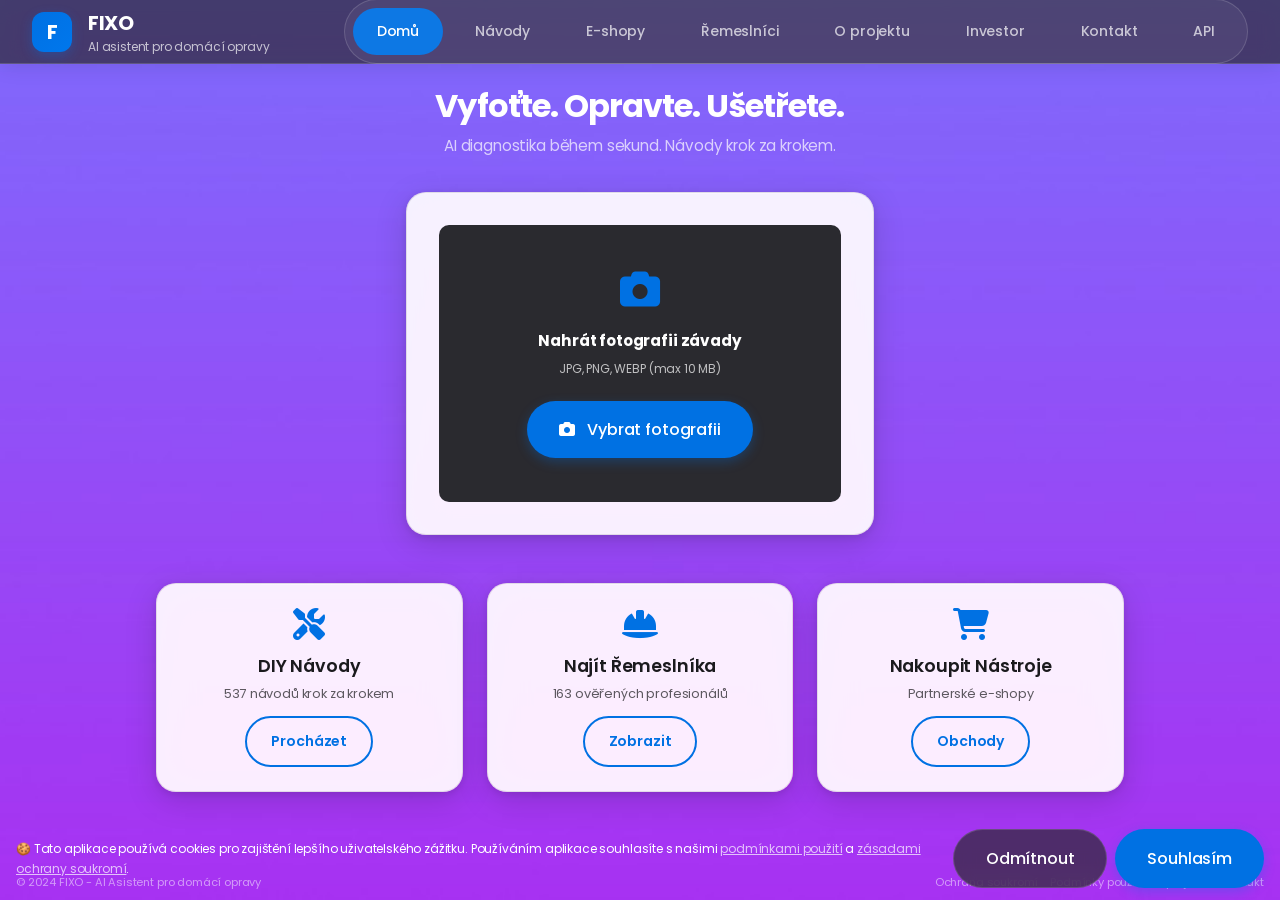
==== index.html @ 9be32d4d "Add mobile responsive design, hamburger menu, and API key management - Add comprehensive mobile CSS " ====
<!DOCTYPE html>
<html lang="cs">
<head>
    <meta charset="UTF-8">
    <meta name="viewport" content="width=device-width, initial-scale=1.0">
    <meta name="description" content="FIXO - AI asistent pro diagnostiku a opravu domácích závad. Vyfoťte problém, získejte návod na opravu.">
    <meta name="keywords" content="opravy, domácnost, DIY, řemeslník, AI diagnostika">
    <meta name="author" content="FIXO">
    <meta name="robots" content="index, follow">
    <!-- Open Graph -->
    <meta property="og:title" content="FIXO - AI Asistent pro domácí opravy">
    <meta property="og:description" content="Vyfoťte problém → AI diagnostika → Opravte sami nebo najděte řemeslníka">
    <meta property="og:type" content="website">
    <!-- PWA -->
    <meta name="theme-color" content="#2b2d31">
    <link rel="manifest" href="manifest.json">
    <title>FIXO - AI Asistent pro domácí opravy</title>
    <link rel="stylesheet" href="css/style.css">
    <link rel="stylesheet" href="https://cdnjs.cloudflare.com/ajax/libs/font-awesome/6.5.1/css/all.min.css">
    <link rel="icon" type="image/svg+xml" href="data:image/svg+xml,<svg xmlns='http://www.w3.org/2000/svg' viewBox='0 0 100 100'><text y='.9em' font-size='90'>FIXO</text></svg>">
</head>
<body>
    <div class="app-container fullscreen-layout">
        <!-- Header -->
        <header class="header">
            <a href="index.html" class="logo">
                <div class="logo-icon">F</div>
                <div>
                    <div class="logo-text">FIXO</div>
                    <div class="logo-tagline">AI asistent pro domácí opravy</div>
                </div>
            </a>
                        <nav class="nav" id="mainNav">
                <a href="index.html" class="nav-link active">
                    <span>Domů</span>
                </a>
                <a href="repair.html" class="nav-link">
                    <span>Návody</span>
                </a>
                <a href="partners.html" class="nav-link">
                    <span>E-shopy</span>
                </a>
                <a href="providers.html" class="nav-link">
                    <span>Řemeslníci</span>
                </a>
                <a href="about.html" class="nav-link">
                    <span>O projektu</span>
                </a>
                <a href="investor.html" class="nav-link">
                    <span>Investor</span>
                </a>
                <a href="contacts.html" class="nav-link">
                    <span>Kontakt</span>
                </a>
                <a href="#" class="nav-link" id="apiKeyLink" onclick="openApiKeyModal(); return false;">
                    <span>API</span>
                </a>
            </nav>
            <button class="mobile-menu-btn" id="mobileMenuBtn" aria-label="Menu">
                <i class="fas fa-bars" id="menuIcon"></i>
            </button>
        </header>
        <!-- Main Content -->
        <main class="main-content">
            <div class="content-area" style="padding: 0; display: flex; flex-direction: column; height: 100%;">
                <!-- Hero sekce - responzivní -->
                <section class="hero-mobile" style="text-align: center; padding: 24px 16px 16px; max-width: 700px; margin: 0 auto;">
                    <h1 style="font-size: 2rem; font-weight: 700; margin-bottom: 10px; line-height: 1.15; letter-spacing: -0.03em; color: var(--text-primary);">
                        Vyfoťte. Opravte. Ušetřete.
                    </h1>
                    <p style="font-size: 0.95rem; color: var(--text-secondary); font-weight: 400; margin-bottom: 20px; line-height: 1.4;">
                        AI diagnostika během sekund. Návody krok za krokem.
                    </p>
                </section>
                <!-- Upload sekce - kompaktní -->
                <section style="max-width: 500px; margin: 0 auto 24px; padding: 0 16px; width: 100%;">
                    <div class="card" style="text-align: center;">
                        <div class="upload-zone-compact" id="uploadZone">
                            <div class="upload-content" style="padding: 24px 16px;">
                                <i class="fas fa-camera upload-icon" style="font-size: 2.5rem; margin-bottom: 12px; color: var(--accent);"></i>
                                <div class="upload-text">
                                    <strong style="font-size: 0.95rem; display: block; margin-bottom: 4px; color: white;">Nahrát fotografii závady</strong>
                                    <small style="color: rgba(255, 255, 255, 0.7); font-size: 0.75rem;">JPG, PNG, WEBP (max 10 MB)</small>
                                </div>
                                <input type="file" id="fileInput" accept="image/*" capture="environment">
                                <button class="btn btn-primary" onclick="document.getElementById('fileInput').click()" style="margin-top: 14px;">
                                    <i class="fas fa-camera"></i> Vybrat fotografii
                                </button>
                            </div>
                        </div>
                        <!-- Náhled obrázku -->
                        <div id="previewContainer" class="hidden">
                            <img id="imagePreview" class="image-preview show" alt="Náhled" style="max-height: 150px; border-radius: 10px; margin-bottom: 12px;">
                            <div style="display: flex; gap: 10px; justify-content: center;">
                                <button class="btn btn-primary" id="analyzeBtn">Analyzovat</button>
                                <button class="btn btn-secondary btn-sm" id="clearBtn">Zrušit</button>
                            </div>
                        </div>
                        <!-- Loading stav -->
                        <div id="loadingState" class="loading hidden">
                            <div class="spinner"></div>
                            <p>AI analyzuje...</p>
                        </div>
                    </div>
                </section>
                <!-- CTA Grid - kompaktní -->
                <section style="max-width: 1000px; margin: 0 auto 24px; padding: 0 16px; width: 100%;">
                    <div class="cta-grid">
                        <!-- DIY Návody -->
                        <a href="repair.html" class="card cta-card" style="text-decoration: none; text-align: center; padding: 24px 20px;">
                            <i class="fas fa-screwdriver-wrench" style="font-size: 2rem; margin-bottom: 12px; color: var(--accent); display: block;"></i>
                            <h3 style="font-size: 1.1rem; font-weight: 600; margin-bottom: 4px;">DIY Návody</h3>
                            <p style="color: var(--text-dark-secondary); font-size: 0.8rem; margin-bottom: 12px;">537 návodů krok za krokem</p>
                            <div class="btn btn-outline btn-sm">Procházet</div>
                        </a>

                        <!-- Najít Řemeslníka -->
                        <a href="providers.html" class="card cta-card" style="text-decoration: none; text-align: center; padding: 24px 20px;">
                            <i class="fas fa-helmet-safety" style="font-size: 2rem; margin-bottom: 12px; color: var(--accent); display: block;"></i>
                            <h3 style="font-size: 1.1rem; font-weight: 600; margin-bottom: 4px;">Najít Řemeslníka</h3>
                            <p style="color: var(--text-dark-secondary); font-size: 0.8rem; margin-bottom: 12px;">163 ověřených profesionálů</p>
                            <div class="btn btn-outline btn-sm">Zobrazit</div>
                        </a>

                        <!-- E-shopy -->
                        <a href="partners.html" class="card cta-card" style="text-decoration: none; text-align: center; padding: 24px 20px;">
                            <i class="fas fa-shopping-cart" style="font-size: 2rem; margin-bottom: 12px; color: var(--accent); display: block;"></i>
                            <h3 style="font-size: 1.1rem; font-weight: 600; margin-bottom: 4px;">Nakoupit Nástroje</h3>
                            <p style="color: var(--text-dark-secondary); font-size: 0.8rem; margin-bottom: 12px;">Partnerské e-shopy</p>
                            <div class="btn btn-outline btn-sm">Obchody</div>
                        </a>
                    </div>
                </section>
            </div>
        </main>
        <!-- Footer -->
        <footer class="footer">
            <div>© 2024 FIXO - AI Asistent pro domácí opravy</div>
            <div class="footer-links">
                <a href="privacy.html">Ochrana soukromí</a>
                <a href="terms.html">Podmínky použití</a>
                <a href="about.html">O projektu</a>
                <a href="contacts.html">Kontakt</a>
            </div>
        </footer>
    </div>
    <!-- Consent Banner -->
    <div class="consent-banner" id="consentBanner">
        <p>
            🍪 Tato aplikace používá cookies pro zajištění lepšího uživatelského zážitku.
            Používáním aplikace souhlasíte s našimi <a href="terms.html">podmínkami použití</a>
            a <a href="privacy.html">zásadami ochrany soukromí</a>.
        </p>
        <div class="consent-buttons">
            <button class="btn btn-secondary" onclick="declineCookies()">Odmítnout</button>
            <button class="btn btn-primary" onclick="acceptCookies()">Souhlasím</button>
        </div>
    </div>
    <!-- Toast Container -->
    <div class="toast-container" id="toastContainer"></div>

    <!-- API Key Modal -->
    <div class="modal-overlay" id="apiKeyModal">
        <div class="modal-content" style="max-width: 420px;">
            <div class="modal-header">
                <h3><i class="fas fa-key"></i> OpenAI API Klíč</h3>
                <button class="modal-close" onclick="closeApiKeyModal()">&times;</button>
            </div>
            <div class="modal-body">
                <p style="font-size: 0.85rem; color: var(--text-secondary); margin-bottom: 16px;">
                    Vložte váš OpenAI API klíč pro aktivaci AI analýzy fotografií. Klíč bude bezpečně zašifrován a uložen pouze ve vašem prohlížeči.
                </p>
                <div class="form-group">
                    <label>API Klíč</label>
                    <div style="position: relative;">
                        <input type="password" id="apiKeyInput" placeholder="sk-..." style="padding-right: 40px;">
                        <button type="button" onclick="toggleApiKeyVisibility()" style="position: absolute; right: 10px; top: 50%; transform: translateY(-50%); background: none; border: none; cursor: pointer; color: var(--text-tertiary);">
                            <i class="fas fa-eye" id="apiKeyToggleIcon"></i>
                        </button>
                    </div>
                </div>
                <div id="apiKeyStatus" style="font-size: 0.8rem; margin-bottom: 12px;"></div>
                <div style="display: flex; gap: 10px;">
                    <button class="btn btn-primary" onclick="saveApiKey()" style="flex: 1;">
                        <i class="fas fa-save"></i> Uložit
                    </button>
                    <button class="btn btn-danger btn-sm" onclick="deleteApiKey()" id="deleteApiKeyBtn" style="display: none;">
                        <i class="fas fa-trash"></i>
                    </button>
                </div>
                <p style="font-size: 0.7rem; color: var(--text-tertiary); margin-top: 12px; text-align: center;">
                    <i class="fas fa-shield-halved"></i> Klíč je šifrován pomocí AES-256 a nikdy neopouští váš prohlížeč
                </p>
            </div>
        </div>
    </div>

    <script src="js/app.js"></script>
</body>
</html>
---- css/style.css ----
/* ========================================
   FIXO - Modern AI Home Repair Assistant
   Apple-inspired minimalist design with glassmorphism
   ======================================== */

/* Google Fonts - Poppins */
@import url('https://fonts.googleapis.com/css2?family=Poppins:wght@300;400;500;600;700&display=swap');

/* Reset a základní nastavení */
* {
    margin: 0;
    padding: 0;
    box-sizing: border-box;
}

:root {
    /* Modern Color Palette - Light cards on cosmic background */
    --bg-primary: #0a0a0b;           /* Deep dark background */
    --bg-secondary: #1a1a1d;         /* Slightly lighter dark */
    --bg-tertiary: #2a2a2f;          /* Card background base */
    --bg-glass: rgba(42, 42, 47, 0.7);  /* Glass effect for header (dark) */
    --bg-glass-light: rgba(255, 255, 255, 0.05);  /* Subtle glass overlay */
    --bg-card-light: rgba(255, 255, 255, 0.92);  /* Light cards with transparency */

    /* Text - Dual system for dark/light backgrounds */
    --text-primary: #ffffff;         /* Pure white for dark backgrounds */
    --text-secondary: rgba(255, 255, 255, 0.7);  /* Subtle white for dark backgrounds */
    --text-tertiary: rgba(255, 255, 255, 0.5);   /* Very subtle for dark backgrounds */
    --text-muted: rgba(255, 255, 255, 0.3);      /* Ultra subtle */

    /* Text for light backgrounds (cards) */
    --text-dark-primary: #1a1a1d;    /* Dark text for light backgrounds */
    --text-dark-secondary: rgba(26, 26, 29, 0.7);  /* Subtle dark text */
    --text-dark-tertiary: rgba(26, 26, 29, 0.5);   /* Very subtle dark text */

    /* Borders - Dual system */
    --border-subtle: rgba(255, 255, 255, 0.15);
    --border-medium: rgba(255, 255, 255, 0.2);
    --border-strong: rgba(255, 255, 255, 0.3);
    --border-dark: rgba(26, 26, 29, 0.1);  /* Borders for light cards */

    /* Accent - Single brand color (Apple blue) */
    --accent: #0071e3;              /* Apple-like blue */
    --accent-hover: #0077ed;
    --accent-light: rgba(0, 113, 227, 0.1);

    /* State colors - Subtle and refined */
    --success: #30d158;
    --success-light: rgba(48, 209, 88, 0.1);
    --warning: #ff9f0a;
    --warning-light: rgba(255, 159, 10, 0.1);
    --danger: #ff3b30;
    --danger-light: rgba(255, 59, 48, 0.1);

    /* Typography - Poppins font family */
    --font-main: 'Poppins', -apple-system, BlinkMacSystemFont, 'Segoe UI', sans-serif;
    --font-weight-light: 300;
    --font-weight-normal: 400;
    --font-weight-medium: 500;
    --font-weight-semibold: 600;
    --font-weight-bold: 700;

    /* Font sizes - Generous and breathable */
    --font-size-xs: 0.75rem;    /* 12px */
    --font-size-sm: 0.875rem;   /* 14px */
    --font-size-base: 1rem;     /* 16px */
    --font-size-lg: 1.125rem;   /* 18px */
    --font-size-xl: 1.25rem;    /* 20px */
    --font-size-2xl: 1.5rem;    /* 24px */
    --font-size-3xl: 1.875rem;  /* 30px */
    --font-size-4xl: 2.25rem;   /* 36px */
    --font-size-5xl: 3rem;      /* 48px */

    /* Spacing - Apple-style generous spacing */
    --space-xs: 0.5rem;    /* 8px */
    --space-sm: 0.75rem;   /* 12px */
    --space-md: 1rem;      /* 16px */
    --space-lg: 1.5rem;    /* 24px */
    --space-xl: 2rem;      /* 32px */
    --space-2xl: 3rem;     /* 48px */
    --space-3xl: 4rem;     /* 64px */

    /* Border radius - Smooth and modern */
    --radius-sm: 8px;
    --radius-md: 12px;
    --radius-lg: 16px;
    --radius-xl: 20px;
    --radius-2xl: 24px;
    --radius-full: 9999px;

    /* Shadows - Soft and elevated */
    --shadow-sm: 0 1px 3px rgba(0, 0, 0, 0.12), 0 1px 2px rgba(0, 0, 0, 0.24);
    --shadow-md: 0 4px 6px rgba(0, 0, 0, 0.16), 0 2px 4px rgba(0, 0, 0, 0.06);
    --shadow-lg: 0 10px 25px rgba(0, 0, 0, 0.3), 0 6px 12px rgba(0, 0, 0, 0.2);
    --shadow-xl: 0 20px 40px rgba(0, 0, 0, 0.4), 0 10px 20px rgba(0, 0, 0, 0.3);
    --shadow-glass: 0 8px 32px rgba(0, 0, 0, 0.37);

    /* Transitions - Smooth and professional */
    --transition-fast: 150ms cubic-bezier(0.4, 0, 0.2, 1);
    --transition-base: 250ms cubic-bezier(0.4, 0, 0.2, 1);
    --transition-slow: 350ms cubic-bezier(0.4, 0, 0.2, 1);

    /* Layout */
    --header-height: 64px;
    --sidebar-width: 240px;
    --container-max: 1200px;
}

html {
    font-size: 16px;
    scroll-behavior: smooth;
    -webkit-font-smoothing: antialiased;
    -moz-osx-font-smoothing: grayscale;
}

body {
    font-family: var(--font-main);
    font-weight: var(--font-weight-normal);
    background: var(--bg-primary);
    background-image: url('../BACK-GROUND.jpg');
    background-size: cover;
    background-position: center;
    background-attachment: fixed;
    background-repeat: no-repeat;
    color: var(--text-primary);
    line-height: 1.6;
    min-height: 100vh;
    overflow-x: hidden;
    letter-spacing: -0.01em;
}

/* ========================================
   Layout - Hlavní struktura bez scrollování
   ======================================== */

.app-container {
    display: flex;
    flex-direction: column;
    height: 100vh;
    overflow: hidden;
}

/* ========================================
   Header & Navigation - Modern Glassmorphism
   ======================================== */

.header {
    /* Glassmorphism header */
    background: var(--bg-glass);
    backdrop-filter: blur(10px) saturate(150%);
    -webkit-backdrop-filter: blur(10px) saturate(150%);

    height: var(--header-height);
    border-bottom: 1px solid var(--border-subtle);
    display: flex;
    align-items: center;
    justify-content: space-between;
    padding: 0 var(--space-xl);
    flex-shrink: 0;
    box-shadow: 0 2px 20px rgba(0, 0, 0, 0.1);
    z-index: 100;
    position: sticky;
    top: 0;
}

.logo {
    display: flex;
    align-items: center;
    gap: var(--space-md);
    text-decoration: none;
    color: var(--text-primary);
    transition: opacity var(--transition-base);
}

.logo:hover {
    opacity: 0.8;
}

.logo-icon {
    width: 40px;
    height: 40px;
    background: linear-gradient(135deg, var(--accent) 0%, var(--accent-hover) 100%);
    border-radius: var(--radius-md);
    display: flex;
    align-items: center;
    justify-content: center;
    font-size: var(--font-size-xl);
    font-weight: var(--font-weight-bold);
    color: #ffffff;
    box-shadow: 0 4px 12px rgba(0, 113, 227, 0.3);
}

.logo-text {
    font-size: var(--font-size-xl);
    font-weight: var(--font-weight-bold);
    color: var(--text-primary);
    letter-spacing: -0.02em;
}

.logo-tagline {
    font-size: var(--font-size-xs);
    color: var(--text-secondary);
    font-weight: var(--font-weight-normal);
    margin-top: -2px;
}

/* Navigation - Pill style like Apple */
.nav {
    display: flex;
    align-items: center;
    gap: var(--space-xs);
    background: var(--bg-glass-light);
    padding: var(--space-xs);
    border-radius: var(--radius-full);
    border: 1px solid var(--border-subtle);
}

.nav-link {
    display: flex;
    align-items: center;
    gap: var(--space-sm);
    padding: var(--space-sm) var(--space-lg);
    text-decoration: none;
    color: var(--text-secondary);
    font-weight: var(--font-weight-medium);
    font-size: var(--font-size-sm);
    border-radius: var(--radius-full);
    transition: all var(--transition-base);
    position: relative;
}

.nav-link::before {
    content: '';
    position: absolute;
    top: 0;
    left: 0;
    right: 0;
    bottom: 0;
    background: var(--accent);
    border-radius: var(--radius-full);
    opacity: 0;
    transition: opacity var(--transition-base);
    z-index: -1;
}

.nav-link:hover {
    color: var(--text-primary);
}

.nav-link.active {
    color: #ffffff;
}

.nav-link.active::before {
    opacity: 1;
}

.nav-link .icon {
    font-size: var(--font-size-base);
}

/* Hlavní obsah */
.main-content {
    flex: 1;
    display: flex;
    overflow: hidden;
}

/* Sidebar - KOMPAKTNÍ */
.sidebar {
    width: var(--sidebar-width);
    background: var(--bg-card);
    border-right: 1px solid var(--gray-200);
    padding: 10px;
    overflow-y: auto;
    flex-shrink: 0;
}

.sidebar-section {
    margin-bottom: 12px;
}

.sidebar-title {
    font-size: 0.65rem;
    font-weight: 600;
    color: var(--text-tertiary);
    text-transform: uppercase;
    letter-spacing: 0.5px;
    margin-bottom: 6px;
}

.sidebar-menu {
    list-style: none;
}

.sidebar-item {
    margin-bottom: 2px;
}

.sidebar-link {
    display: flex;
    align-items: center;
    gap: 8px;
    padding: 6px 8px;
    text-decoration: none;
    color: var(--text-secondary);
    border-radius: 6px;
    transition: all 0.2s ease;
    font-size: 0.8rem;
}

.sidebar-link:hover {
    background: var(--bg-hover);
    color: var(--text-primary);
}

.sidebar-link.active {
    background: var(--accent-primary);
    color: #ffffff;
}

.sidebar-link .icon {
    font-size: 14px;
    width: 18px;
    text-align: center;
}

/* Obsahová oblast - KOMPAKTNÍ */
.content-area {
    flex: 1;
    padding: 12px;
    overflow-y: auto;
    background: transparent;
}

/* ========================================
   Komponenty
   ======================================== */

/* ========================================
   Cards - Glassmorphism Design
   ======================================== */

.card {
    /* Light glassmorphism effect */
    background: var(--bg-card-light);
    backdrop-filter: blur(20px) saturate(180%);
    -webkit-backdrop-filter: blur(20px) saturate(180%);

    /* Border and shadows */
    border: 1px solid var(--border-dark);
    border-radius: var(--radius-xl);
    box-shadow: 0 8px 32px rgba(0, 0, 0, 0.15), 0 2px 8px rgba(0, 0, 0, 0.1);

    /* Spacing - breathable */
    padding: var(--space-xl);
    margin-bottom: var(--space-lg);

    /* Smooth transitions */
    transition: all var(--transition-base);

    /* Subtle inner glow */
    position: relative;
    overflow: hidden;

    /* Dark text for light cards */
    color: var(--text-dark-primary);
}

.card::before {
    content: '';
    position: absolute;
    top: 0;
    left: 0;
    right: 0;
    height: 1px;
    background: linear-gradient(90deg,
        transparent,
        rgba(255, 255, 255, 0.5),
        transparent
    );
}

.card:hover {
    border-color: rgba(0, 113, 227, 0.3);
    transform: translateY(-2px);
    box-shadow: 0 12px 48px rgba(0, 0, 0, 0.2), 0 4px 12px rgba(0, 113, 227, 0.15);
}

/* Dark text styles for card content */
.card h1, .card h2, .card h3, .card h4, .card h5, .card h6 {
    color: var(--text-dark-primary);
}

.card p, .card li {
    color: var(--text-dark-secondary);
}

.card small, .card .text-muted {
    color: var(--text-dark-tertiary);
}

/* Dark card variant - white text on dark background */
.card-dark {
    background: var(--bg-secondary) !important;
    color: var(--text-primary) !important;
}

.card-dark h1, .card-dark h2, .card-dark h3, .card-dark h4, .card-dark h5, .card-dark h6 {
    color: white !important;
}

.card-dark p, .card-dark li {
    color: rgba(255, 255, 255, 0.7) !important;
}

.card-dark small, .card-dark .text-muted {
    color: rgba(255, 255, 255, 0.5) !important;
}

/* Solid white category cards - no transparency */
.category-card {
    background: #ffffff !important;
    backdrop-filter: none !important;
    -webkit-backdrop-filter: none !important;
}

.category-card h3 {
    color: #1a1a1a !important;
}

.category-card p {
    color: #4a4a4a !important;
}

.card-header {
    display: flex;
    align-items: center;
    justify-content: space-between;
    margin-bottom: var(--space-lg);
    padding-bottom: var(--space-md);
    border-bottom: 1px solid var(--border-subtle);
}

.card-title {
    font-size: var(--font-size-xl);
    font-weight: var(--font-weight-semibold);
    color: var(--text-dark-primary);
    display: flex;
    align-items: center;
    gap: var(--space-sm);
    letter-spacing: -0.02em;
}

.card-title .icon {
    font-size: var(--font-size-2xl);
    opacity: 0.9;
    font-size: 14px;
}

/* ========================================
   Buttons - Modern, Minimalist Style
   ======================================== */

.btn {
    display: inline-flex;
    align-items: center;
    justify-content: center;
    gap: var(--space-sm);
    padding: var(--space-md) var(--space-xl);
    font-size: var(--font-size-base);
    font-weight: var(--font-weight-medium);
    font-family: var(--font-main);
    border: none;
    border-radius: var(--radius-full);
    cursor: pointer;
    transition: all var(--transition-base);
    text-decoration: none;
    white-space: nowrap;
    position: relative;
    overflow: hidden;
    letter-spacing: -0.01em;
}

.btn::before {
    content: '';
    position: absolute;
    top: 50%;
    left: 50%;
    width: 0;
    height: 0;
    border-radius: 50%;
    background: rgba(255, 255, 255, 0.1);
    transform: translate(-50%, -50%);
    transition: width 0.6s, height 0.6s;
}

.btn:active::before {
    width: 300px;
    height: 300px;
}

.btn-primary {
    background: var(--accent);
    color: #ffffff;
    box-shadow: 0 4px 12px rgba(0, 113, 227, 0.3);
}

.btn-primary:hover {
    background: var(--accent-hover);
    transform: translateY(-2px);
    box-shadow: 0 6px 20px rgba(0, 113, 227, 0.4);
}

.btn-secondary {
    background: var(--bg-glass);
    backdrop-filter: blur(10px);
    color: var(--text-primary);
    border: 1px solid var(--border-subtle);
}

.btn-secondary:hover {
    background: var(--bg-glass-light);
    border-color: var(--border-medium);
    transform: translateY(-1px);
}

.btn-success {
    background: var(--success);
    color: #ffffff;
    box-shadow: 0 4px 12px rgba(48, 209, 88, 0.3);
}

.btn-success:hover {
    background: #28c44c;
    transform: translateY(-2px);
    box-shadow: 0 6px 20px rgba(48, 209, 88, 0.4);
}

.btn-danger {
    background: var(--danger);
    color: #ffffff;
    box-shadow: 0 4px 12px rgba(255, 59, 48, 0.3);
}

.btn-danger:hover {
    background: #ff2d20;
    transform: translateY(-2px);
    box-shadow: 0 6px 20px rgba(255, 59, 48, 0.4);
}

.btn-outline {
    background: transparent;
    border: 2px solid var(--accent);
    color: var(--accent);
    font-weight: var(--font-weight-semibold);
}

.btn-outline:hover {
    background: var(--accent);
    color: #ffffff;
    box-shadow: 0 4px 12px rgba(0, 113, 227, 0.3);
    transform: translateY(-1px);
}

/* Button sizes */
.btn-sm {
    padding: var(--space-sm) var(--space-lg);
    font-size: var(--font-size-sm);
}

.btn-lg {
    padding: var(--space-lg) var(--space-2xl);
    font-size: var(--font-size-lg);
}

.btn-block {
    width: 100%;
}

/* Upload zona - KOMPAKTNÍ */
.upload-zone {
    border: 2px dashed var(--border-hover);
    border-radius: var(--border-radius);
    padding: 16px;
    text-align: center;
    cursor: pointer;
    transition: all 0.3s ease;
    background: var(--bg-tertiary);
}

.upload-zone:hover,
.upload-zone.dragover {
    border-color: var(--accent-primary);
    background: rgba(88, 101, 242, 0.1);
}

.upload-zone .icon {
    font-size: 32px;
    color: var(--text-primary);
    margin-bottom: 8px;
}

.upload-zone h3 {
    font-size: 0.9rem;
    color: var(--text-primary);
    margin-bottom: 4px;
}

.upload-zone p {
    color: var(--text-tertiary);
    margin-bottom: 8px;
    font-size: 0.75rem;
}

.upload-zone input[type="file"] {
    display: none;
}

/* Náhled obrázku - KOMPAKTNÍ */
.image-preview {
    max-width: 100%;
    max-height: 120px;
    border-radius: var(--border-radius);
    margin: 8px 0;
    display: none;
}

.image-preview.show {
    display: block;
}

/* Grid systém - KOMPAKTNÍ */
.grid {
    display: grid;
    gap: 10px;
}

.grid-2 {
    grid-template-columns: repeat(2, 1fr);
}

.grid-3 {
    grid-template-columns: repeat(3, 1fr);
}

.grid-4 {
    grid-template-columns: repeat(4, 1fr);
}

.grid-6 {
    grid-template-columns: repeat(6, 1fr);
}

/* Kategorie - KOMPAKTNÍ */
.category-card {
    background: var(--bg-card);
    border-radius: var(--border-radius);
    padding: 10px;
    text-align: center;
    cursor: pointer;
    transition: all 0.2s ease;
    border: 1px solid transparent;
    text-decoration: none;
    color: inherit;
}

.category-card:hover {
    transform: translateY(-2px);
    box-shadow: var(--shadow-lg);
    border-color: var(--accent-primary);
}

.category-card .icon {
    font-size: 24px;
    margin-bottom: 4px;
    display: block;
}

.category-card h3 {
    font-size: 0.8rem;
    color: var(--text-primary);
    margin-bottom: 2px;
}

.category-card p {
    font-size: 0.7rem;
    color: var(--text-tertiary);
}

/* Výsledky analýzy - KOMPAKTNÍ */
.analysis-result {
    background: var(--bg-card);
    border-radius: var(--border-radius);
    overflow: hidden;
}

.analysis-header {
    background: var(--bg-hover);
    border-bottom: 1px solid var(--border-color);
    color: var(--text-primary);
    padding: 12px 16px;
}

.analysis-header h2 {
    font-size: 1rem;
    margin-bottom: 4px;
}

.analysis-header .badge {
    display: inline-flex;
    align-items: center;
    gap: 4px;
    background: rgba(255, 255, 255, 0.2);
    padding: 3px 8px;
    border-radius: 12px;
    font-size: 0.7rem;
}

.analysis-body {
    padding: 12px;
}

.analysis-section {
    margin-bottom: 12px;
}

.analysis-section h3 {
    font-size: 0.85rem;
    color: var(--text-primary);
    margin-bottom: 6px;
    display: flex;
    align-items: center;
    gap: 4px;
}

.analysis-section h3 .icon {
    color: var(--text-primary);
    font-size: 14px;
}

/* Kroky opravy - KOMPAKTNÍ */
.repair-steps {
    list-style: none;
    counter-reset: step;
}

.repair-step {
    position: relative;
    padding-left: 30px;
    padding-bottom: 10px;
    border-left: 2px solid var(--gray-200);
    margin-left: 10px;
}

.repair-step:last-child {
    border-left: none;
    padding-bottom: 0;
}

.repair-step::before {
    counter-increment: step;
    content: counter(step);
    position: absolute;
    left: -11px;
    top: 0;
    width: 20px;
    height: 20px;
    background: var(--accent-primary);
    color: #ffffff;
    border-radius: 50%;
    display: flex;
    align-items: center;
    justify-content: center;
    font-weight: 600;
    font-size: 0.65rem;
}

.repair-step h4 {
    font-size: 0.8rem;
    color: var(--text-primary);
    margin-bottom: 2px;
}

.repair-step p {
    font-size: 0.75rem;
    color: var(--text-secondary);
}

.repair-step .time {
    font-size: 0.65rem;
    color: var(--text-tertiary);
    margin-top: 2px;
}

/* Náklady - KOMPAKTNÍ */
.cost-comparison {
    display: grid;
    grid-template-columns: 1fr 1fr;
    gap: 10px;
}

.cost-card {
    background: var(--bg-tertiary);
    border-radius: var(--border-radius);
    padding: 10px;
    text-align: center;
}

.cost-card.diy {
    border: 2px solid var(--secondary);
}

.cost-card.pro {
    border: 2px solid var(--warning);
}

.cost-card h4 {
    font-size: 0.7rem;
    color: var(--text-secondary);
    margin-bottom: 4px;
}

.cost-card .price {
    font-size: 1.1rem;
    font-weight: 700;
}

.cost-card.diy .price {
    color: var(--secondary);
}

.cost-card.pro .price {
    color: var(--warning);
}

.cost-card .savings {
    font-size: 0.7rem;
    color: var(--secondary);
    margin-top: 4px;
}

/* Varování - KOMPAKTNÍ */
.warning-box {
    background: var(--danger-light);
    border: 1px solid var(--danger);
    border-radius: var(--border-radius);
    padding: 8px 12px;
    display: flex;
    align-items: flex-start;
    gap: 8px;
}

.warning-box .icon {
    color: var(--danger);
    font-size: 16px;
    flex-shrink: 0;
}

.warning-box h4 {
    color: var(--danger);
    font-size: 0.8rem;
    margin-bottom: 2px;
}

.warning-box p {
    color: var(--text-secondary);
    font-size: 0.75rem;
}

/* Info box - KOMPAKTNÍ */
.info-box {
    background: var(--bg-tertiary);
    border: 1px solid var(--border-hover);
    border-radius: var(--border-radius);
    padding: 8px 12px;
    display: flex;
    align-items: flex-start;
    gap: 8px;
}

.info-box .icon {
    color: var(--text-primary);
    font-size: 16px;
    flex-shrink: 0;
}

.info-box p {
    color: var(--text-secondary);
    font-size: 0.75rem;
}

/* Success box - KOMPAKTNÍ */
.success-box {
    background: var(--bg-tertiary);
    border: 1px solid var(--border-hover);
    border-radius: var(--border-radius);
    padding: 8px 12px;
    display: flex;
    align-items: flex-start;
    gap: 8px;
}

.success-box .icon {
    color: var(--success);
    font-size: 16px;
    flex-shrink: 0;
}

/* Nástroje - KOMPAKTNÍ */
.tools-list {
    display: flex;
    flex-wrap: wrap;
    gap: 6px;
}

.tool-item {
    display: flex;
    align-items: center;
    gap: 4px;
    background: var(--bg-hover);
    padding: 4px 10px;
    border-radius: 12px;
    font-size: 0.7rem;
}

.tool-item .icon {
    color: var(--text-primary);
    font-size: 12px;
}

/* Tool links - klikatelné nástroje a materiály */
a.tool-link {
    text-decoration: none;
    color: inherit;
    cursor: pointer;
    transition: all 0.2s ease;
    border: 1px solid transparent;
}

a.tool-link:hover {
    background: var(--accent-primary);
    color: #ffffff;
    border-color: var(--accent-primary);
    transform: translateY(-1px);
}

a.tool-link:hover .icon {
    color: #ffffff;
}

a.tool-link .link-arrow {
    font-size: 10px;
    opacity: 0;
    margin-left: 2px;
    transition: opacity 0.2s ease;
}

a.tool-link:hover .link-arrow {
    opacity: 1;
}

/* Partner karty - KOMPAKTNÍ */
.partner-card {
    background: var(--bg-card);
    border-radius: var(--border-radius);
    padding: 12px;
    text-align: center;
    transition: all 0.2s ease;
    border: 1px solid var(--border-color);
    text-decoration: none;
    color: inherit;
}

.partner-card:hover {
    border-color: var(--accent-primary);
    transform: translateY(-2px);
    box-shadow: var(--shadow);
}

.partner-card img {
    max-width: 80px;
    height: 40px;
    object-fit: contain;
    margin-bottom: 8px;
}

.partner-card h3 {
    font-size: 0.85rem;
    margin-bottom: 4px;
}

.partner-card p {
    font-size: 0.7rem;
    color: var(--text-tertiary);
    margin-bottom: 8px;
}

/* Provider karty - KOMPAKTNÍ */
.provider-card {
    background: var(--bg-card);
    border-radius: var(--border-radius);
    padding: 10px;
    display: flex;
    gap: 10px;
    align-items: center;
    transition: all 0.2s ease;
    border: 1px solid var(--border-color);
    cursor: pointer;
}

.provider-card:hover {
    box-shadow: var(--shadow);
    border-color: var(--accent-primary);
}

.provider-avatar {
    width: 40px;
    height: 40px;
    border-radius: 50%;
    background: var(--gray-200);
    display: flex;
    align-items: center;
    justify-content: center;
    font-size: 18px;
    flex-shrink: 0;
}

.provider-info {
    flex: 1;
    min-width: 0;
}

.provider-info h4 {
    font-size: 0.8rem;
    margin-bottom: 2px;
}

.provider-info .specialization {
    font-size: 0.7rem;
    color: var(--text-tertiary);
}

.provider-rating {
    color: var(--warning);
    font-size: 0.7rem;
}

.provider-badge {
    background: var(--secondary);
    color: #ffffff;
    padding: 2px 6px;
    border-radius: 8px;
    font-size: 0.6rem;
    font-weight: 600;
}

/* Formuláře - KOMPAKTNÍ */
.form-group {
    margin-bottom: 10px;
}

.form-label {
    display: block;
    font-size: 0.75rem;
    font-weight: 600;
    color: var(--text-secondary);
    margin-bottom: 4px;
}

.form-input,
.form-select,
.form-textarea {
    width: 100%;
    padding: 6px 10px;
    font-size: 0.8rem;
    border: 1px solid var(--border-color);
    border-radius: 6px;
    transition: all 0.2s ease;
    font-family: inherit;
    background: var(--bg-tertiary);
    color: var(--text-primary);
}

.form-input:focus,
.form-select:focus,
.form-textarea:focus {
    outline: none;
    border-color: var(--accent-primary);
    box-shadow: 0 0 0 2px rgba(88, 101, 242, 0.2);
}

.form-textarea {
    min-height: 60px;
    resize: vertical;
}

.form-checkbox {
    display: flex;
    align-items: flex-start;
    gap: 8px;
    cursor: pointer;
}

.form-checkbox input {
    width: 16px;
    height: 16px;
    margin-top: 1px;
}

.form-checkbox span {
    font-size: 0.75rem;
    color: var(--text-secondary);
}

.form-checkbox a {
    color: var(--text-primary);
}

/* Vyhledávání - KOMPAKTNÍ */
.search-box {
    position: relative;
    max-width: 300px;
}

.search-box input {
    width: 100%;
    padding: 6px 10px 6px 30px;
    border: 1px solid var(--border-color);
    border-radius: 6px;
    font-size: 0.8rem;
}

.search-box input:focus {
    outline: none;
    border-color: var(--accent-primary);
}

.search-box .icon {
    position: absolute;
    left: 10px;
    top: 50%;
    transform: translateY(-50%);
    color: var(--text-tertiary);
    font-size: 12px;
}

/* Statistiky - KOMPAKTNÍ */
.stats-grid {
    display: grid;
    grid-template-columns: repeat(4, 1fr);
    gap: 10px;
}

.stat-card {
    background: var(--bg-card);
    border-radius: var(--border-radius);
    padding: 10px;
    text-align: center;
}

.stat-card .icon {
    font-size: 20px;
    color: var(--text-primary);
    margin-bottom: 4px;
}

.stat-card .value {
    font-size: 1.1rem;
    font-weight: 700;
    color: var(--gray-900);
}

.stat-card .label {
    font-size: 0.7rem;
    color: var(--text-tertiary);
}

/* Modal - KOMPAKTNÍ */
.modal-overlay {
    position: fixed;
    top: 0;
    left: 0;
    right: 0;
    bottom: 0;
    background: rgba(0, 0, 0, 0.85);
    backdrop-filter: blur(10px);
    -webkit-backdrop-filter: blur(10px);
    display: flex;
    align-items: center;
    justify-content: center;
    z-index: 1000;
    opacity: 0;
    visibility: hidden;
    transition: all 0.3s ease;
}

.modal-overlay.show {
    opacity: 1;
    visibility: visible;
}

.modal {
    background: var(--bg-card);
    border-radius: var(--border-radius);
    max-width: 500px;
    width: 90%;
    max-height: 85vh;
    overflow-y: auto;
    transform: scale(0.9);
    transition: all 0.3s ease;
}

.modal-overlay.show .modal {
    transform: scale(1);
}

.modal-header {
    padding: 12px 16px;
    border-bottom: 1px solid var(--border-color);
    display: flex;
    align-items: center;
    justify-content: space-between;
}

.modal-header h3 {
    font-size: 0.95rem;
}

.modal-close {
    background: none;
    border: none;
    font-size: 18px;
    cursor: pointer;
    color: var(--text-tertiary);
}

.modal-close:hover {
    color: var(--text-secondary);
}

.modal-body {
    padding: 14px 16px;
}

.modal-footer {
    padding: 10px 16px;
    border-top: 1px solid var(--border-color);
    display: flex;
    justify-content: flex-end;
    gap: 8px;
}

/* Modal Content - for registration forms */
.modal-content {
    background: var(--bg-card);
    border-radius: var(--border-radius);
    width: 90%;
    box-shadow: 0 25px 50px -12px rgba(0, 0, 0, 0.5);
}

.modal-content .modal-header {
    padding: 20px 24px;
}

.modal-content .modal-body {
    padding: 24px;
}

/* Form elements inside modal */
.modal-content .form-group {
    margin-bottom: 16px;
}

.modal-content .form-group label {
    display: block;
    font-size: 0.875rem;
    font-weight: 500;
    color: var(--text-primary);
    margin-bottom: 6px;
}

.modal-content .form-group input,
.modal-content .form-group select,
.modal-content .form-group textarea {
    width: 100%;
    padding: 10px 14px;
    font-size: 0.9375rem;
    border: 1px solid var(--border-color);
    border-radius: 8px;
    transition: all 0.2s ease;
    font-family: inherit;
    background: var(--bg-tertiary);
    color: var(--text-primary);
    box-sizing: border-box;
}

.modal-content .form-group input:focus,
.modal-content .form-group select:focus,
.modal-content .form-group textarea:focus {
    outline: none;
    border-color: var(--accent);
    box-shadow: 0 0 0 3px rgba(0, 102, 204, 0.15);
}

.modal-content .form-group input::placeholder,
.modal-content .form-group textarea::placeholder {
    color: var(--text-tertiary);
}

.modal-content .form-group textarea {
    min-height: 100px;
    resize: vertical;
}

.modal-content .form-group input[type="checkbox"] {
    width: auto;
    margin: 0;
}

/* Loading - KOMPAKTNÍ */
.loading {
    display: flex;
    flex-direction: column;
    align-items: center;
    justify-content: center;
    padding: 20px;
}

.spinner {
    width: 32px;
    height: 32px;
    border: 3px solid var(--gray-200);
    border-top-color: var(--accent-primary);
    border-radius: 50%;
    animation: spin 1s linear infinite;
}

@keyframes spin {
    to {
        transform: rotate(360deg);
    }
}

.loading p {
    margin-top: 10px;
    color: var(--text-secondary);
    font-size: 0.8rem;
}

/* Toast notifikace - KOMPAKTNÍ */
.toast-container {
    position: fixed;
    top: 12px;
    right: 12px;
    z-index: 2000;
}

.toast {
    background: var(--bg-card);
    border-radius: var(--border-radius);
    padding: 10px 14px;
    box-shadow: var(--shadow-xl);
    display: flex;
    align-items: center;
    gap: 8px;
    margin-bottom: 8px;
    animation: slideIn 0.3s ease;
    font-size: 0.8rem;
}

@keyframes slideIn {
    from {
        transform: translateX(100%);
        opacity: 0;
    }
    to {
        transform: translateX(0);
        opacity: 1;
    }
}

.toast.success {
    border-left: 3px solid var(--success);
}

.toast.error {
    border-left: 3px solid var(--danger);
}

.toast.warning {
    border-left: 3px solid var(--warning);
}

/* Footer - KOMPAKTNÍ */
.footer {
    background: var(--bg-card);
    border-top: 1px solid var(--border-color);
    padding: 8px 16px;
    display: flex;
    align-items: center;
    justify-content: space-between;
    font-size: 0.7rem;
    color: var(--text-tertiary);
    flex-shrink: 0;
}

.footer-links {
    display: flex;
    gap: 12px;
}

.footer-links a {
    color: var(--text-tertiary);
    text-decoration: none;
}

.footer-links a:hover {
    color: var(--text-primary);
}

/* Fullscreen layout (bez sidebaru) */
.fullscreen-layout .main-content {
    flex-direction: column;
}

.fullscreen-layout .content-area {
    padding: 0;
}

/* Hero sekce pro hlavní stránku - KOMPAKTNÍ */
.hero {
    background: var(--bg-secondary);
    border-bottom: 1px solid var(--border-color);
    color: var(--text-primary);
    padding: 16px 24px;
    text-align: center;
    display: flex;
    flex-direction: column;
    align-items: center;
    justify-content: center;
}

.hero h1 {
    font-size: 1.3rem;
    margin-bottom: 4px;
}

.hero p {
    font-size: 0.85rem;
    opacity: 0.9;
    max-width: 600px;
}

/* Hlavní sekce indexu - KOMPAKTNÍ */
.main-section {
    display: grid;
    grid-template-columns: 1fr 1fr;
    gap: 12px;
    padding: 12px;
    height: calc(100vh - var(--header-height) - 60px - 40px);
    overflow: hidden;
}

.main-section .upload-card,
.main-section .categories-card {
    height: 100%;
    overflow: hidden;
    display: flex;
    flex-direction: column;
}

.main-section .card-content {
    flex: 1;
    overflow-y: auto;
}

/* Právní stránky - KOMPAKTNÍ */
.legal-content {
    max-width: 800px;
    margin: 0 auto;
    padding: 16px;
}

.legal-content h1 {
    font-size: 1.2rem;
    margin-bottom: 4px;
}

.legal-content .last-updated {
    color: var(--text-tertiary);
    margin-bottom: 16px;
    font-size: 0.75rem;
}

.legal-content h2 {
    font-size: 0.95rem;
    margin-top: 16px;
    margin-bottom: 8px;
    color: var(--text-primary);
}

.legal-content p,
.legal-content ul,
.legal-content ol {
    margin-bottom: 10px;
    color: var(--text-secondary);
    font-size: 0.8rem;
    line-height: 1.5;
}

.legal-content ul,
.legal-content ol {
    padding-left: 18px;
}

.legal-content li {
    margin-bottom: 4px;
}

/* Tabulka - KOMPAKTNÍ */
.table-wrapper {
    overflow-x: auto;
}

table {
    width: 100%;
    border-collapse: collapse;
    font-size: 0.8rem;
}

th, td {
    padding: 8px 10px;
    text-align: left;
    border-bottom: 1px solid var(--border-color);
}

th {
    background: var(--bg-tertiary);
    font-weight: 600;
    color: var(--text-secondary);
    font-size: 0.75rem;
}

tr:hover {
    background: var(--bg-tertiary);
}

/* Badge - KOMPAKTNÍ */
.badge {
    display: inline-flex;
    align-items: center;
    padding: 2px 8px;
    border-radius: 10px;
    font-size: 0.65rem;
    font-weight: 600;
}

.badge-primary {
    background: var(--accent-primary);
    color: #ffffff;
}

.badge-success {
    background: var(--success);
    color: #ffffff;
}

.badge-warning {
    background: var(--warning);
    color: #ffffff;
}

.badge-danger {
    background: var(--danger);
    color: #ffffff;
}

/* Difficulty indicator */
.difficulty {
    display: flex;
    gap: 4px;
}

.difficulty-dot {
    width: 12px;
    height: 12px;
    border-radius: 50%;
    background: var(--gray-200);
}

.difficulty-dot.active {
    background: var(--secondary);
}

.difficulty.hard .difficulty-dot.active {
    background: var(--danger);
}

.difficulty.medium .difficulty-dot.active {
    background: var(--warning);
}

/* Consent banner - KOMPAKTNÍ */
.consent-banner {
    position: fixed;
    bottom: 0;
    left: 0;
    right: 0;
    background: var(--bg-card);
    border-top: 1px solid var(--border-color);
    color: var(--text-primary);
    padding: 12px 16px;
    display: flex;
    align-items: center;
    justify-content: space-between;
    gap: 12px;
    z-index: 1001;
    transform: translateY(100%);
    transition: transform 0.3s ease;
}

.consent-banner.show {
    transform: translateY(0);
}

.consent-banner p {
    font-size: 0.75rem;
    flex: 1;
}

.consent-banner a {
    color: var(--text-secondary);
    text-decoration: underline;
}

.consent-buttons {
    display: flex;
    gap: 8px;
}

/* Responsive - minimální, protože chceme desktop view */
@media (max-width: 1200px) {
    .grid-6 {
        grid-template-columns: repeat(3, 1fr);
    }

    .stats-grid {
        grid-template-columns: repeat(2, 1fr);
    }
}

@media (max-width: 992px) {
    .sidebar {
        display: none;
    }

    .main-section {
        grid-template-columns: 1fr;
    }

    .nav {
        display: none;
    }
}

/* Print */
@media print {
    .header,
    .footer,
    .sidebar {
        display: none;
    }

    .content-area {
        padding: 0;
    }
}

/* Utility třídy */
.text-center { text-align: center; }
.text-left { text-align: left; }
.text-right { text-align: right; }

.mb-0 { margin-bottom: 0; }
.mb-1 { margin-bottom: 8px; }
.mb-2 { margin-bottom: 16px; }
.mb-3 { margin-bottom: 24px; }
.mb-4 { margin-bottom: 32px; }

.mt-0 { margin-top: 0; }
.mt-1 { margin-top: 8px; }
.mt-2 { margin-top: 16px; }
.mt-3 { margin-top: 24px; }

.p-0 { padding: 0; }
.p-1 { padding: 8px; }
.p-2 { padding: 16px; }
.p-3 { padding: 24px; }

.hidden { display: none !important; }
.visible { display: block !important; }

.flex { display: flex; }
.flex-center { display: flex; align-items: center; justify-content: center; }
.flex-between { display: flex; align-items: center; justify-content: space-between; }
.gap-1 { gap: 8px; }
.gap-2 { gap: 16px; }
.gap-3 { gap: 24px; }

/* ========================================
   Kompaktní layout pro hlavní stránku
   Vše viditelné bez scrollování
   ======================================== */

/* Hero - kompaktní verze */
.hero-compact {
    background: var(--bg-secondary);
    border-bottom: 1px solid var(--border-color);
    color: var(--text-primary);
    padding: 16px 24px;
    text-align: center;
}

.hero-compact h1 {
    font-size: 1.4rem;
    margin-bottom: 4px;
}

.hero-compact p {
    font-size: 0.9rem;
    opacity: 0.9;
}

/* Hlavní sekce - kompaktní */
.main-section-compact {
    display: grid;
    grid-template-columns: 1fr 1fr;
    gap: 16px;
    padding: 16px;
    flex: 1;
    min-height: 0;
}

/* Karta - kompaktní */
.card-compact {
    background: var(--bg-card);
    border-radius: 12px;
    box-shadow: var(--shadow);
    padding: 16px;
    display: flex;
    flex-direction: column;
}

.card-header-compact {
    margin-bottom: 12px;
    padding-bottom: 8px;
    border-bottom: 1px solid var(--border-color);
}

.card-header-compact h2 {
    font-size: 1rem;
    color: var(--text-primary);
}

/* Upload zona - kompaktní */
.upload-zone-compact {
    border: 2px dashed var(--border-hover);
    border-radius: 10px;
    padding: 20px;
    cursor: pointer;
    transition: all 0.3s ease;
    background: var(--bg-tertiary);
    flex: 1;
    display: flex;
    align-items: center;
    justify-content: center;
}

.upload-zone-compact:hover,
.upload-zone-compact.dragover {
    border-color: var(--accent-primary);
    background: rgba(88, 101, 242, 0.1);
}

.upload-content {
    display: flex;
    flex-direction: column;
    align-items: center;
    text-align: center;
    gap: 8px;
}

.upload-icon {
    font-size: 40px;
}

.upload-text {
    display: flex;
    flex-direction: column;
    gap: 2px;
}

.upload-text strong {
    font-size: 0.95rem;
    color: var(--text-secondary);
}

.upload-text small {
    font-size: 0.75rem;
    color: var(--text-tertiary);
}

.upload-zone-compact input[type="file"] {
    display: none;
}

/* Kategorie grid - kompaktní */
.categories-grid {
    display: grid;
    grid-template-columns: repeat(3, 1fr);
    gap: 8px;
    flex: 1;
}

.category-item {
    display: flex;
    align-items: center;
    gap: 8px;
    padding: 10px 12px;
    background: var(--bg-tertiary);
    border-radius: 8px;
    text-decoration: none;
    color: inherit;
    transition: all 0.2s ease;
    border: 1px solid transparent;
}

.category-item:hover {
    background: var(--bg-card);
    border-color: var(--accent-primary);
    box-shadow: var(--shadow);
}

.category-item span {
    font-size: 1.5rem;
}

.category-item div {
    display: flex;
    flex-direction: column;
    line-height: 1.2;
}

.category-item strong {
    font-size: 0.85rem;
    color: var(--text-primary);
}

.category-item small {
    font-size: 0.7rem;
    color: var(--text-tertiary);
}

/* Statistiky v řádku */
.stats-row {
    display: flex;
    justify-content: space-between;
    padding: 10px 0 0 0;
    margin-top: 10px;
    border-top: 1px solid var(--border-color);
}

.stat-item {
    text-align: center;
    font-size: 0.75rem;
    color: var(--text-secondary);
}

.stat-item strong {
    color: var(--text-primary);
    font-size: 0.9rem;
}

/* Responzivní úpravy pro menší obrazovky */
@media (max-height: 700px) {
    .hero-compact {
        padding: 10px 20px;
    }

    .hero-compact h1 {
        font-size: 1.2rem;
    }

    .hero-compact p {
        font-size: 0.8rem;
    }

    .main-section-compact {
        padding: 10px;
        gap: 10px;
    }

    .card-compact {
        padding: 12px;
    }

    .upload-zone-compact {
        padding: 15px;
    }

    .upload-icon {
        font-size: 32px;
    }

    .category-item {
        padding: 8px 10px;
    }

    .category-item span {
        font-size: 1.2rem;
    }
}

@media (max-width: 900px) {
    .main-section-compact {
        grid-template-columns: 1fr;
    }

    .categories-grid {
        grid-template-columns: repeat(2, 1fr);
    }
}

/* CTA Grid - responsive */
.cta-grid {
    display: grid;
    grid-template-columns: repeat(3, 1fr);
    gap: var(--space-lg);
}

@media (max-width: 768px) {
    .cta-grid {
        grid-template-columns: 1fr;
        gap: var(--space-md);
    }
}

@media (min-width: 769px) and (max-width: 1024px) {
    .cta-grid {
        grid-template-columns: repeat(2, 1fr);
    }
}

/* ========================================
   MOBILE & PWA OPTIMIZATIONS
   Kompaktní design pro mobily bez scrollování
   ======================================== */

/* Mobile Menu Button */
.mobile-menu-btn {
    display: none;
    background: transparent;
    border: none;
    color: var(--text-primary);
    font-size: 1.5rem;
    cursor: pointer;
    padding: 8px;
    z-index: 101;
}

/* ========================================
   TABLET BREAKPOINT (max-width: 992px)
   ======================================== */
@media (max-width: 992px) {
    /* Show mobile menu button */
    .mobile-menu-btn {
        display: flex;
        align-items: center;
        justify-content: center;
    }

    /* Mobile Navigation Overlay */
    .nav {
        display: flex;
        position: fixed;
        top: 0;
        left: 0;
        right: 0;
        bottom: 0;
        background: rgba(10, 10, 11, 0.98);
        backdrop-filter: blur(20px);
        -webkit-backdrop-filter: blur(20px);
        flex-direction: column;
        align-items: center;
        justify-content: center;
        gap: var(--space-md);
        padding: var(--space-xl);
        z-index: 100;
        opacity: 0;
        visibility: hidden;
        transition: all 0.3s ease;
        border-radius: 0;
        border: none;
    }

    .nav.show {
        opacity: 1;
        visibility: visible;
    }

    .nav-link {
        font-size: 1.1rem;
        padding: var(--space-md) var(--space-xl);
        width: 100%;
        max-width: 280px;
        text-align: center;
        justify-content: center;
    }

    /* Header compact */
    .header {
        padding: 0 var(--space-md);
        height: 56px;
    }

    .logo-tagline {
        display: none;
    }

    .logo-icon {
        width: 36px;
        height: 36px;
        font-size: 1rem;
    }

    .logo-text {
        font-size: 1.1rem;
    }
}

/* ========================================
   MOBILE BREAKPOINT (max-width: 768px)
   ======================================== */
@media (max-width: 768px) {
    /* Root spacing adjustments */
    :root {
        --header-height: 52px;
    }

    /* Header ultra compact */
    .header {
        height: var(--header-height);
        padding: 0 12px;
    }

    .logo {
        gap: 8px;
    }

    .logo-icon {
        width: 32px;
        height: 32px;
        font-size: 0.9rem;
        border-radius: 8px;
    }

    .logo-text {
        font-size: 1rem;
    }

    /* Hero section - super compact */
    .hero-mobile {
        padding: 16px 16px 12px !important;
    }

    .hero-mobile h1 {
        font-size: 1.5rem !important;
        margin-bottom: 8px !important;
        line-height: 1.15 !important;
    }

    .hero-mobile p {
        font-size: 0.85rem !important;
        margin-bottom: 16px !important;
        line-height: 1.4 !important;
    }

    /* Cards compact on mobile */
    .card {
        padding: var(--space-md);
        margin-bottom: var(--space-md);
        border-radius: var(--radius-lg);
    }

    /* Upload zone compact */
    .upload-zone-compact {
        padding: 16px !important;
    }

    .upload-zone-compact .upload-content {
        padding: 20px 16px !important;
    }

    .upload-zone-compact .upload-icon,
    .upload-icon {
        font-size: 2rem !important;
        margin-bottom: 10px !important;
    }

    .upload-zone-compact .upload-text strong,
    .upload-text strong {
        font-size: 0.9rem !important;
    }

    .upload-zone-compact .upload-text small,
    .upload-text small {
        font-size: 0.75rem !important;
    }

    /* Buttons compact */
    .btn {
        padding: 10px 20px;
        font-size: 0.875rem;
    }

    .btn-lg {
        padding: 12px 24px;
        font-size: 0.9rem;
    }

    .btn-sm {
        padding: 6px 14px;
        font-size: 0.8rem;
    }

    /* CTA Grid - vertical stack */
    .cta-grid {
        grid-template-columns: 1fr;
        gap: 12px;
    }

    .cta-grid .card {
        padding: 20px 16px !important;
        display: flex;
        flex-direction: row;
        align-items: center;
        text-align: left !important;
        gap: 16px;
    }

    .cta-grid .card i {
        font-size: 1.8rem !important;
        margin-bottom: 0 !important;
        flex-shrink: 0;
    }

    .cta-grid .card h3 {
        font-size: 1rem !important;
        margin-bottom: 2px !important;
    }

    .cta-grid .card p {
        font-size: 0.8rem !important;
        margin-bottom: 0 !important;
    }

    .cta-grid .card .btn {
        display: none;
    }

    /* Footer compact */
    .footer {
        padding: 8px 12px;
        flex-direction: column;
        gap: 6px;
        text-align: center;
        font-size: 0.65rem;
    }

    .footer-links {
        flex-wrap: wrap;
        justify-content: center;
        gap: 8px;
    }

    /* Content area compact */
    .content-area {
        padding: 8px;
    }

    /* Category cards compact */
    .category-card {
        padding: 8px;
    }

    .category-card .icon {
        font-size: 20px;
    }

    .category-card h3 {
        font-size: 0.75rem;
    }

    .category-card p {
        font-size: 0.65rem;
    }

    /* Grid adjustments */
    .grid-3, .grid-4, .grid-6 {
        grid-template-columns: repeat(2, 1fr);
    }

    .grid-2 {
        grid-template-columns: 1fr;
    }

    /* Stats compact */
    .stats-grid {
        grid-template-columns: repeat(2, 1fr);
        gap: 8px;
    }

    .stat-card {
        padding: 8px;
    }

    .stat-card .value {
        font-size: 1rem;
    }

    .stat-card .label {
        font-size: 0.65rem;
    }

    /* Provider cards compact */
    .provider-card {
        padding: 10px;
    }

    .provider-avatar {
        width: 36px;
        height: 36px;
        font-size: 16px;
    }

    /* Legal content compact */
    .legal-content {
        padding: 12px;
    }

    .legal-content h1 {
        font-size: 1.1rem;
    }

    .legal-content h2 {
        font-size: 0.9rem;
    }

    /* Modal compact */
    .modal {
        width: 95%;
        max-height: 90vh;
    }

    .modal-header {
        padding: 12px;
    }

    .modal-body {
        padding: 12px;
    }

    /* Consent banner compact */
    .consent-banner {
        flex-direction: column;
        padding: 12px;
        gap: 10px;
    }

    .consent-banner p {
        font-size: 0.7rem;
        text-align: center;
    }

    .consent-buttons {
        width: 100%;
        justify-content: center;
    }

    /* Analysis results compact */
    .analysis-header {
        padding: 10px 12px;
    }

    .analysis-header h2 {
        font-size: 0.9rem;
    }

    .analysis-body {
        padding: 10px;
    }

    /* Cost comparison compact */
    .cost-comparison {
        gap: 8px;
    }

    .cost-card {
        padding: 8px;
    }

    .cost-card .price {
        font-size: 1rem;
    }
}

/* ========================================
   SMALL PHONE BREAKPOINT (max-width: 480px)
   ======================================== */
@media (max-width: 480px) {
    /* Even more compact header */
    .header {
        height: 48px;
        padding: 0 10px;
    }

    .logo-icon {
        width: 28px;
        height: 28px;
        font-size: 0.8rem;
    }

    .logo-text {
        font-size: 0.95rem;
    }

    .mobile-menu-btn {
        font-size: 1.3rem;
        padding: 6px;
    }

    /* Hero ultra compact */
    .hero-mobile h1 {
        font-size: 1.3rem !important;
    }

    .hero-mobile p {
        font-size: 0.8rem !important;
    }

    /* Upload even smaller */
    .upload-zone-compact .upload-content {
        padding: 16px 12px !important;
    }

    .upload-icon {
        font-size: 1.75rem !important;
    }

    /* Cards smaller */
    .card {
        padding: 12px;
        border-radius: 12px;
    }

    .cta-grid .card {
        padding: 14px 12px !important;
        gap: 12px;
    }

    .cta-grid .card i {
        font-size: 1.5rem !important;
    }

    .cta-grid .card h3 {
        font-size: 0.9rem !important;
    }

    /* Footer ultra compact */
    .footer {
        padding: 6px 10px;
        font-size: 0.6rem;
    }

    .footer-links {
        gap: 6px;
    }

    /* Grids single column */
    .grid-3, .grid-4, .grid-6, .grid-2 {
        grid-template-columns: 1fr;
    }

    .categories-grid {
        grid-template-columns: repeat(2, 1fr);
    }

    /* Navigation links bigger touch targets */
    .nav-link {
        padding: var(--space-md) var(--space-lg);
        font-size: 1rem;
    }

    /* Buttons */
    .btn {
        padding: 10px 18px;
        font-size: 0.85rem;
    }

    .btn-lg {
        padding: 11px 22px;
        font-size: 0.875rem;
    }
}

/* ========================================
   PWA STANDALONE MODE OPTIMIZATIONS
   ======================================== */
@media (display-mode: standalone) {
    /* Remove extra padding for PWA */
    body {
        padding-top: env(safe-area-inset-top);
        padding-bottom: env(safe-area-inset-bottom);
        padding-left: env(safe-area-inset-left);
        padding-right: env(safe-area-inset-right);
    }

    .header {
        padding-top: env(safe-area-inset-top);
    }

    .footer {
        padding-bottom: env(safe-area-inset-bottom);
    }

    /* Hide browser-specific elements */
    .consent-banner {
        bottom: env(safe-area-inset-bottom);
    }
}

/* ========================================
   LANDSCAPE MOBILE OPTIMIZATION
   ======================================== */
@media (max-height: 500px) and (orientation: landscape) {
    .header {
        height: 44px;
    }

    .hero-mobile {
        padding: 8px 16px !important;
    }

    .hero-mobile h1 {
        font-size: 1.2rem !important;
        margin-bottom: 4px !important;
    }

    .hero-mobile p {
        font-size: 0.75rem !important;
        margin-bottom: 8px !important;
    }

    .upload-zone-compact .upload-content {
        padding: 12px !important;
    }

    .upload-icon {
        font-size: 1.5rem !important;
        margin-bottom: 6px !important;
    }

    .cta-grid {
        grid-template-columns: repeat(3, 1fr);
    }

    .cta-grid .card {
        padding: 12px !important;
        flex-direction: column;
        text-align: center !important;
    }

    .footer {
        padding: 4px 10px;
    }
}

/* ========================================
   TOUCH OPTIMIZATIONS
   ======================================== */
@media (hover: none) and (pointer: coarse) {
    /* Larger touch targets */
    .btn {
        min-height: 44px;
    }

    .nav-link {
        min-height: 44px;
    }

    .category-card,
    .provider-card,
    .partner-card {
        min-height: 44px;
    }

    /* Disable hover effects on touch */
    .card:hover {
        transform: none;
    }

    .btn:hover {
        transform: none;
    }

    /* Active states instead */
    .btn:active {
        transform: scale(0.98);
    }

    .card:active {
        transform: scale(0.99);
    }
}
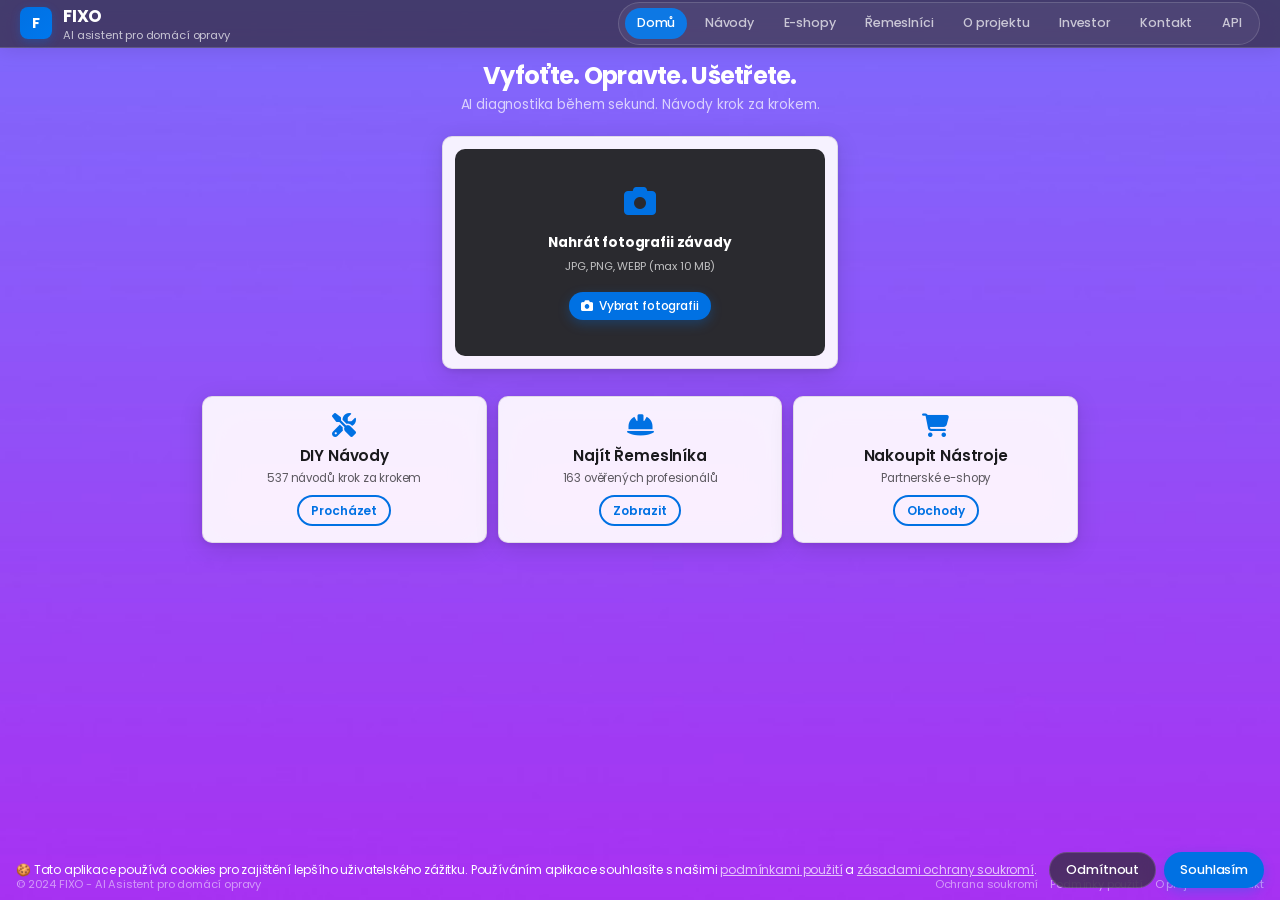
==== commit df13332d: "Make desktop design compact - reduce all spacing, fonts, paddings - Reduce CSS root variables: font " ====
--- a/index.html
+++ b/index.html
@@ -63,36 +63,36 @@
         <!-- Main Content -->
         <main class="main-content">
             <div class="content-area" style="padding: 0; display: flex; flex-direction: column; height: 100%;">
-                <!-- Hero sekce - responzivní -->
-                <section class="hero-mobile" style="text-align: center; padding: 24px 16px 16px; max-width: 700px; margin: 0 auto;">
-                    <h1 style="font-size: 2rem; font-weight: 700; margin-bottom: 10px; line-height: 1.15; letter-spacing: -0.03em; color: var(--text-primary);">
+                <!-- Hero sekce - kompaktní -->
+                <section class="hero-mobile" style="text-align: center; padding: 14px 12px 10px; max-width: 650px; margin: 0 auto;">
+                    <h1 style="font-size: 1.5rem; font-weight: 700; margin-bottom: 6px; line-height: 1.15; letter-spacing: -0.03em; color: var(--text-primary);">
                         Vyfoťte. Opravte. Ušetřete.
                     </h1>
-                    <p style="font-size: 0.95rem; color: var(--text-secondary); font-weight: 400; margin-bottom: 20px; line-height: 1.4;">
+                    <p style="font-size: 0.85rem; color: var(--text-secondary); font-weight: 400; margin-bottom: 12px; line-height: 1.35;">
                         AI diagnostika během sekund. Návody krok za krokem.
                     </p>
                 </section>
                 <!-- Upload sekce - kompaktní -->
-                <section style="max-width: 500px; margin: 0 auto 24px; padding: 0 16px; width: 100%;">
-                    <div class="card" style="text-align: center;">
+                <section style="max-width: 420px; margin: 0 auto 16px; padding: 0 12px; width: 100%;">
+                    <div class="card" style="text-align: center; padding: 12px;">
                         <div class="upload-zone-compact" id="uploadZone">
-                            <div class="upload-content" style="padding: 24px 16px;">
-                                <i class="fas fa-camera upload-icon" style="font-size: 2.5rem; margin-bottom: 12px; color: var(--accent);"></i>
+                            <div class="upload-content" style="padding: 16px 12px;">
+                                <i class="fas fa-camera upload-icon" style="font-size: 2rem; margin-bottom: 8px; color: var(--accent);"></i>
                                 <div class="upload-text">
-                                    <strong style="font-size: 0.95rem; display: block; margin-bottom: 4px; color: white;">Nahrát fotografii závady</strong>
-                                    <small style="color: rgba(255, 255, 255, 0.7); font-size: 0.75rem;">JPG, PNG, WEBP (max 10 MB)</small>
+                                    <strong style="font-size: 0.85rem; display: block; margin-bottom: 3px; color: white;">Nahrát fotografii závady</strong>
+                                    <small style="color: rgba(255, 255, 255, 0.7); font-size: 0.7rem;">JPG, PNG, WEBP (max 10 MB)</small>
                                 </div>
                                 <input type="file" id="fileInput" accept="image/*" capture="environment">
-                                <button class="btn btn-primary" onclick="document.getElementById('fileInput').click()" style="margin-top: 14px;">
+                                <button class="btn btn-primary btn-sm" onclick="document.getElementById('fileInput').click()" style="margin-top: 10px;">
                                     <i class="fas fa-camera"></i> Vybrat fotografii
                                 </button>
                             </div>
                         </div>
                         <!-- Náhled obrázku -->
                         <div id="previewContainer" class="hidden">
-                            <img id="imagePreview" class="image-preview show" alt="Náhled" style="max-height: 150px; border-radius: 10px; margin-bottom: 12px;">
-                            <div style="display: flex; gap: 10px; justify-content: center;">
-                                <button class="btn btn-primary" id="analyzeBtn">Analyzovat</button>
+                            <img id="imagePreview" class="image-preview show" alt="Náhled" style="max-height: 120px; border-radius: 8px; margin-bottom: 10px;">
+                            <div style="display: flex; gap: 8px; justify-content: center;">
+                                <button class="btn btn-primary btn-sm" id="analyzeBtn">Analyzovat</button>
                                 <button class="btn btn-secondary btn-sm" id="clearBtn">Zrušit</button>
                             </div>
                         </div>
@@ -104,29 +104,29 @@
                     </div>
                 </section>
                 <!-- CTA Grid - kompaktní -->
-                <section style="max-width: 1000px; margin: 0 auto 24px; padding: 0 16px; width: 100%;">
+                <section style="max-width: 900px; margin: 0 auto 16px; padding: 0 12px; width: 100%;">
                     <div class="cta-grid">
                         <!-- DIY Návody -->
-                        <a href="repair.html" class="card cta-card" style="text-decoration: none; text-align: center; padding: 24px 20px;">
-                            <i class="fas fa-screwdriver-wrench" style="font-size: 2rem; margin-bottom: 12px; color: var(--accent); display: block;"></i>
-                            <h3 style="font-size: 1.1rem; font-weight: 600; margin-bottom: 4px;">DIY Návody</h3>
-                            <p style="color: var(--text-dark-secondary); font-size: 0.8rem; margin-bottom: 12px;">537 návodů krok za krokem</p>
+                        <a href="repair.html" class="card cta-card" style="text-decoration: none; text-align: center; padding: 16px 14px;">
+                            <i class="fas fa-screwdriver-wrench" style="font-size: 1.5rem; margin-bottom: 8px; color: var(--accent); display: block;"></i>
+                            <h3 style="font-size: 0.95rem; font-weight: 600; margin-bottom: 3px;">DIY Návody</h3>
+                            <p style="color: var(--text-dark-secondary); font-size: 0.72rem; margin-bottom: 8px;">537 návodů krok za krokem</p>
                             <div class="btn btn-outline btn-sm">Procházet</div>
                         </a>
 
                         <!-- Najít Řemeslníka -->
-                        <a href="providers.html" class="card cta-card" style="text-decoration: none; text-align: center; padding: 24px 20px;">
-                            <i class="fas fa-helmet-safety" style="font-size: 2rem; margin-bottom: 12px; color: var(--accent); display: block;"></i>
-                            <h3 style="font-size: 1.1rem; font-weight: 600; margin-bottom: 4px;">Najít Řemeslníka</h3>
-                            <p style="color: var(--text-dark-secondary); font-size: 0.8rem; margin-bottom: 12px;">163 ověřených profesionálů</p>
+                        <a href="providers.html" class="card cta-card" style="text-decoration: none; text-align: center; padding: 16px 14px;">
+                            <i class="fas fa-helmet-safety" style="font-size: 1.5rem; margin-bottom: 8px; color: var(--accent); display: block;"></i>
+                            <h3 style="font-size: 0.95rem; font-weight: 600; margin-bottom: 3px;">Najít Řemeslníka</h3>
+                            <p style="color: var(--text-dark-secondary); font-size: 0.72rem; margin-bottom: 8px;">163 ověřených profesionálů</p>
                             <div class="btn btn-outline btn-sm">Zobrazit</div>
                         </a>
 
                         <!-- E-shopy -->
-                        <a href="partners.html" class="card cta-card" style="text-decoration: none; text-align: center; padding: 24px 20px;">
-                            <i class="fas fa-shopping-cart" style="font-size: 2rem; margin-bottom: 12px; color: var(--accent); display: block;"></i>
-                            <h3 style="font-size: 1.1rem; font-weight: 600; margin-bottom: 4px;">Nakoupit Nástroje</h3>
-                            <p style="color: var(--text-dark-secondary); font-size: 0.8rem; margin-bottom: 12px;">Partnerské e-shopy</p>
+                        <a href="partners.html" class="card cta-card" style="text-decoration: none; text-align: center; padding: 16px 14px;">
+                            <i class="fas fa-shopping-cart" style="font-size: 1.5rem; margin-bottom: 8px; color: var(--accent); display: block;"></i>
+                            <h3 style="font-size: 0.95rem; font-weight: 600; margin-bottom: 3px;">Nakoupit Nástroje</h3>
+                            <p style="color: var(--text-dark-secondary); font-size: 0.72rem; margin-bottom: 8px;">Partnerské e-shopy</p>
                             <div class="btn btn-outline btn-sm">Obchody</div>
                         </a>
                     </div>
@@ -161,35 +161,35 @@
 
     <!-- API Key Modal -->
     <div class="modal-overlay" id="apiKeyModal">
-        <div class="modal-content" style="max-width: 420px;">
+        <div class="modal-content" style="max-width: 380px;">
             <div class="modal-header">
-                <h3><i class="fas fa-key"></i> OpenAI API Klíč</h3>
+                <h3 style="font-size: 0.9rem;"><i class="fas fa-key"></i> OpenAI API Klíč</h3>
                 <button class="modal-close" onclick="closeApiKeyModal()">&times;</button>
             </div>
-            <div class="modal-body">
-                <p style="font-size: 0.85rem; color: var(--text-secondary); margin-bottom: 16px;">
-                    Vložte váš OpenAI API klíč pro aktivaci AI analýzy fotografií. Klíč bude bezpečně zašifrován a uložen pouze ve vašem prohlížeči.
+            <div class="modal-body" style="padding: 14px;">
+                <p style="font-size: 0.78rem; color: var(--text-secondary); margin-bottom: 12px; line-height: 1.4;">
+                    Vložte váš OpenAI API klíč pro aktivaci AI analýzy. Klíč bude zašifrován a uložen v prohlížeči.
                 </p>
-                <div class="form-group">
-                    <label>API Klíč</label>
+                <div class="form-group" style="margin-bottom: 10px;">
+                    <label style="font-size: 0.75rem;">API Klíč</label>
                     <div style="position: relative;">
-                        <input type="password" id="apiKeyInput" placeholder="sk-..." style="padding-right: 40px;">
-                        <button type="button" onclick="toggleApiKeyVisibility()" style="position: absolute; right: 10px; top: 50%; transform: translateY(-50%); background: none; border: none; cursor: pointer; color: var(--text-tertiary);">
+                        <input type="password" id="apiKeyInput" placeholder="sk-..." style="padding-right: 36px; font-size: 0.8rem;">
+                        <button type="button" onclick="toggleApiKeyVisibility()" style="position: absolute; right: 8px; top: 50%; transform: translateY(-50%); background: none; border: none; cursor: pointer; color: var(--text-tertiary);">
                             <i class="fas fa-eye" id="apiKeyToggleIcon"></i>
                         </button>
                     </div>
                 </div>
-                <div id="apiKeyStatus" style="font-size: 0.8rem; margin-bottom: 12px;"></div>
-                <div style="display: flex; gap: 10px;">
-                    <button class="btn btn-primary" onclick="saveApiKey()" style="flex: 1;">
+                <div id="apiKeyStatus" style="font-size: 0.72rem; margin-bottom: 10px;"></div>
+                <div style="display: flex; gap: 8px;">
+                    <button class="btn btn-primary btn-sm" onclick="saveApiKey()" style="flex: 1;">
                         <i class="fas fa-save"></i> Uložit
                     </button>
                     <button class="btn btn-danger btn-sm" onclick="deleteApiKey()" id="deleteApiKeyBtn" style="display: none;">
                         <i class="fas fa-trash"></i>
                     </button>
                 </div>
-                <p style="font-size: 0.7rem; color: var(--text-tertiary); margin-top: 12px; text-align: center;">
-                    <i class="fas fa-shield-halved"></i> Klíč je šifrován pomocí AES-256 a nikdy neopouští váš prohlížeč
+                <p style="font-size: 0.65rem; color: var(--text-tertiary); margin-top: 10px; text-align: center;">
+                    <i class="fas fa-shield-halved"></i> AES-256 šifrování, klíč neopouští prohlížeč
                 </p>
             </div>
         </div>
--- a/css/style.css
+++ b/css/style.css
@@ -60,32 +60,32 @@
     --font-weight-semibold: 600;
     --font-weight-bold: 700;
 
-    /* Font sizes - Generous and breathable */
-    --font-size-xs: 0.75rem;    /* 12px */
-    --font-size-sm: 0.875rem;   /* 14px */
-    --font-size-base: 1rem;     /* 16px */
-    --font-size-lg: 1.125rem;   /* 18px */
-    --font-size-xl: 1.25rem;    /* 20px */
-    --font-size-2xl: 1.5rem;    /* 24px */
-    --font-size-3xl: 1.875rem;  /* 30px */
-    --font-size-4xl: 2.25rem;   /* 36px */
-    --font-size-5xl: 3rem;      /* 48px */
-
-    /* Spacing - Apple-style generous spacing */
-    --space-xs: 0.5rem;    /* 8px */
-    --space-sm: 0.75rem;   /* 12px */
-    --space-md: 1rem;      /* 16px */
-    --space-lg: 1.5rem;    /* 24px */
-    --space-xl: 2rem;      /* 32px */
-    --space-2xl: 3rem;     /* 48px */
-    --space-3xl: 4rem;     /* 64px */
-
-    /* Border radius - Smooth and modern */
-    --radius-sm: 8px;
-    --radius-md: 12px;
-    --radius-lg: 16px;
-    --radius-xl: 20px;
-    --radius-2xl: 24px;
+    /* Font sizes - Compact */
+    --font-size-xs: 0.7rem;     /* 11px */
+    --font-size-sm: 0.8rem;     /* 13px */
+    --font-size-base: 0.875rem; /* 14px */
+    --font-size-lg: 0.95rem;    /* 15px */
+    --font-size-xl: 1.05rem;    /* 17px */
+    --font-size-2xl: 1.2rem;    /* 19px */
+    --font-size-3xl: 1.4rem;    /* 22px */
+    --font-size-4xl: 1.65rem;   /* 26px */
+    --font-size-5xl: 2rem;      /* 32px */
+
+    /* Spacing - Compact */
+    --space-xs: 0.35rem;   /* 5.6px */
+    --space-sm: 0.5rem;    /* 8px */
+    --space-md: 0.7rem;    /* 11px */
+    --space-lg: 1rem;      /* 16px */
+    --space-xl: 1.25rem;   /* 20px */
+    --space-2xl: 1.75rem;  /* 28px */
+    --space-3xl: 2.5rem;   /* 40px */
+
+    /* Border radius - Compact */
+    --radius-sm: 6px;
+    --radius-md: 8px;
+    --radius-lg: 10px;
+    --radius-xl: 14px;
+    --radius-2xl: 18px;
     --radius-full: 9999px;
 
     /* Shadows - Soft and elevated */
@@ -100,10 +100,10 @@
     --transition-base: 250ms cubic-bezier(0.4, 0, 0.2, 1);
     --transition-slow: 350ms cubic-bezier(0.4, 0, 0.2, 1);
 
-    /* Layout */
-    --header-height: 64px;
-    --sidebar-width: 240px;
-    --container-max: 1200px;
+    /* Layout - Compact */
+    --header-height: 48px;
+    --sidebar-width: 200px;
+    --container-max: 1100px;
 }
 
 html {
@@ -123,7 +123,7 @@
     background-attachment: fixed;
     background-repeat: no-repeat;
     color: var(--text-primary);
-    line-height: 1.6;
+    line-height: 1.45;
     min-height: 100vh;
     overflow-x: hidden;
     letter-spacing: -0.01em;
@@ -177,17 +177,17 @@
 }
 
 .logo-icon {
-    width: 40px;
-    height: 40px;
+    width: 32px;
+    height: 32px;
     background: linear-gradient(135deg, var(--accent) 0%, var(--accent-hover) 100%);
     border-radius: var(--radius-md);
     display: flex;
     align-items: center;
     justify-content: center;
-    font-size: var(--font-size-xl);
+    font-size: var(--font-size-base);
     font-weight: var(--font-weight-bold);
     color: #ffffff;
-    box-shadow: 0 4px 12px rgba(0, 113, 227, 0.3);
+    box-shadow: 0 3px 10px rgba(0, 113, 227, 0.3);
 }
 
 .logo-text {
@@ -218,12 +218,12 @@
 .nav-link {
     display: flex;
     align-items: center;
-    gap: var(--space-sm);
-    padding: var(--space-sm) var(--space-lg);
+    gap: var(--space-xs);
+    padding: 6px 12px;
     text-decoration: none;
     color: var(--text-secondary);
     font-weight: var(--font-weight-medium);
-    font-size: var(--font-size-sm);
+    font-size: 0.78rem;
     border-radius: var(--radius-full);
     transition: all var(--transition-base);
     position: relative;
@@ -349,12 +349,12 @@
 
     /* Border and shadows */
     border: 1px solid var(--border-dark);
-    border-radius: var(--radius-xl);
-    box-shadow: 0 8px 32px rgba(0, 0, 0, 0.15), 0 2px 8px rgba(0, 0, 0, 0.1);
-
-    /* Spacing - breathable */
-    padding: var(--space-xl);
-    margin-bottom: var(--space-lg);
+    border-radius: var(--radius-lg);
+    box-shadow: 0 6px 24px rgba(0, 0, 0, 0.12), 0 2px 6px rgba(0, 0, 0, 0.08);
+
+    /* Spacing - compact */
+    padding: var(--space-lg);
+    margin-bottom: var(--space-md);
 
     /* Smooth transitions */
     transition: all var(--transition-base);
@@ -437,25 +437,24 @@
     display: flex;
     align-items: center;
     justify-content: space-between;
-    margin-bottom: var(--space-lg);
-    padding-bottom: var(--space-md);
+    margin-bottom: var(--space-md);
+    padding-bottom: var(--space-sm);
     border-bottom: 1px solid var(--border-subtle);
 }
 
 .card-title {
-    font-size: var(--font-size-xl);
+    font-size: var(--font-size-lg);
     font-weight: var(--font-weight-semibold);
     color: var(--text-dark-primary);
     display: flex;
     align-items: center;
-    gap: var(--space-sm);
+    gap: var(--space-xs);
     letter-spacing: -0.02em;
 }
 
 .card-title .icon {
-    font-size: var(--font-size-2xl);
+    font-size: var(--font-size-lg);
     opacity: 0.9;
-    font-size: 14px;
 }
 
 /* ========================================
@@ -466,9 +465,9 @@
     display: inline-flex;
     align-items: center;
     justify-content: center;
-    gap: var(--space-sm);
-    padding: var(--space-md) var(--space-xl);
-    font-size: var(--font-size-base);
+    gap: var(--space-xs);
+    padding: 8px 16px;
+    font-size: 0.8rem;
     font-weight: var(--font-weight-medium);
     font-family: var(--font-main);
     border: none;
@@ -565,13 +564,13 @@
 
 /* Button sizes */
 .btn-sm {
-    padding: var(--space-sm) var(--space-lg);
-    font-size: var(--font-size-sm);
+    padding: 5px 12px;
+    font-size: 0.75rem;
 }
 
 .btn-lg {
-    padding: var(--space-lg) var(--space-2xl);
-    font-size: var(--font-size-lg);
+    padding: 10px 20px;
+    font-size: 0.85rem;
 }
 
 .btn-block {
@@ -1216,7 +1215,7 @@
 }
 
 .modal-header {
-    padding: 12px 16px;
+    padding: 10px 14px;
     border-bottom: 1px solid var(--border-color);
     display: flex;
     align-items: center;
@@ -1224,13 +1223,13 @@
 }
 
 .modal-header h3 {
-    font-size: 0.95rem;
+    font-size: 0.88rem;
 }
 
 .modal-close {
     background: none;
     border: none;
-    font-size: 18px;
+    font-size: 16px;
     cursor: pointer;
     color: var(--text-tertiary);
 }
@@ -1240,15 +1239,15 @@
 }
 
 .modal-body {
-    padding: 14px 16px;
+    padding: 12px 14px;
 }
 
 .modal-footer {
-    padding: 10px 16px;
+    padding: 8px 14px;
     border-top: 1px solid var(--border-color);
     display: flex;
     justify-content: flex-end;
-    gap: 8px;
+    gap: 6px;
 }
 
 /* Modal Content - for registration forms */
@@ -1256,38 +1255,38 @@
     background: var(--bg-card);
     border-radius: var(--border-radius);
     width: 90%;
-    box-shadow: 0 25px 50px -12px rgba(0, 0, 0, 0.5);
+    box-shadow: 0 20px 40px -10px rgba(0, 0, 0, 0.5);
 }
 
 .modal-content .modal-header {
-    padding: 20px 24px;
+    padding: 14px 18px;
 }
 
 .modal-content .modal-body {
-    padding: 24px;
+    padding: 16px 18px;
 }
 
 /* Form elements inside modal */
 .modal-content .form-group {
-    margin-bottom: 16px;
+    margin-bottom: 12px;
 }
 
 .modal-content .form-group label {
     display: block;
-    font-size: 0.875rem;
+    font-size: 0.8rem;
     font-weight: 500;
     color: var(--text-primary);
-    margin-bottom: 6px;
+    margin-bottom: 4px;
 }
 
 .modal-content .form-group input,
 .modal-content .form-group select,
 .modal-content .form-group textarea {
     width: 100%;
-    padding: 10px 14px;
-    font-size: 0.9375rem;
+    padding: 8px 12px;
+    font-size: 0.85rem;
     border: 1px solid var(--border-color);
-    border-radius: 8px;
+    border-radius: 6px;
     transition: all 0.2s ease;
     font-family: inherit;
     background: var(--bg-tertiary);
@@ -1324,13 +1323,13 @@
     flex-direction: column;
     align-items: center;
     justify-content: center;
-    padding: 20px;
+    padding: 14px;
 }
 
 .spinner {
-    width: 32px;
-    height: 32px;
-    border: 3px solid var(--gray-200);
+    width: 26px;
+    height: 26px;
+    border: 2px solid var(--gray-200);
     border-top-color: var(--accent-primary);
     border-radius: 50%;
     animation: spin 1s linear infinite;
@@ -1433,7 +1432,7 @@
     background: var(--bg-secondary);
     border-bottom: 1px solid var(--border-color);
     color: var(--text-primary);
-    padding: 16px 24px;
+    padding: 12px 20px;
     text-align: center;
     display: flex;
     flex-direction: column;
@@ -1442,14 +1441,14 @@
 }
 
 .hero h1 {
-    font-size: 1.3rem;
-    margin-bottom: 4px;
+    font-size: 1.15rem;
+    margin-bottom: 3px;
 }
 
 .hero p {
-    font-size: 0.85rem;
+    font-size: 0.78rem;
     opacity: 0.9;
-    max-width: 600px;
+    max-width: 550px;
 }
 
 /* Hlavní sekce indexu - KOMPAKTNÍ */
@@ -1718,17 +1717,17 @@
     background: var(--bg-secondary);
     border-bottom: 1px solid var(--border-color);
     color: var(--text-primary);
-    padding: 16px 24px;
+    padding: 12px 18px;
     text-align: center;
 }
 
 .hero-compact h1 {
-    font-size: 1.4rem;
-    margin-bottom: 4px;
+    font-size: 1.2rem;
+    margin-bottom: 3px;
 }
 
 .hero-compact p {
-    font-size: 0.9rem;
+    font-size: 0.8rem;
     opacity: 0.9;
 }
 
@@ -1936,7 +1935,7 @@
 .cta-grid {
     display: grid;
     grid-template-columns: repeat(3, 1fr);
-    gap: var(--space-lg);
+    gap: var(--space-md);
 }
 
 @media (max-width: 768px) {
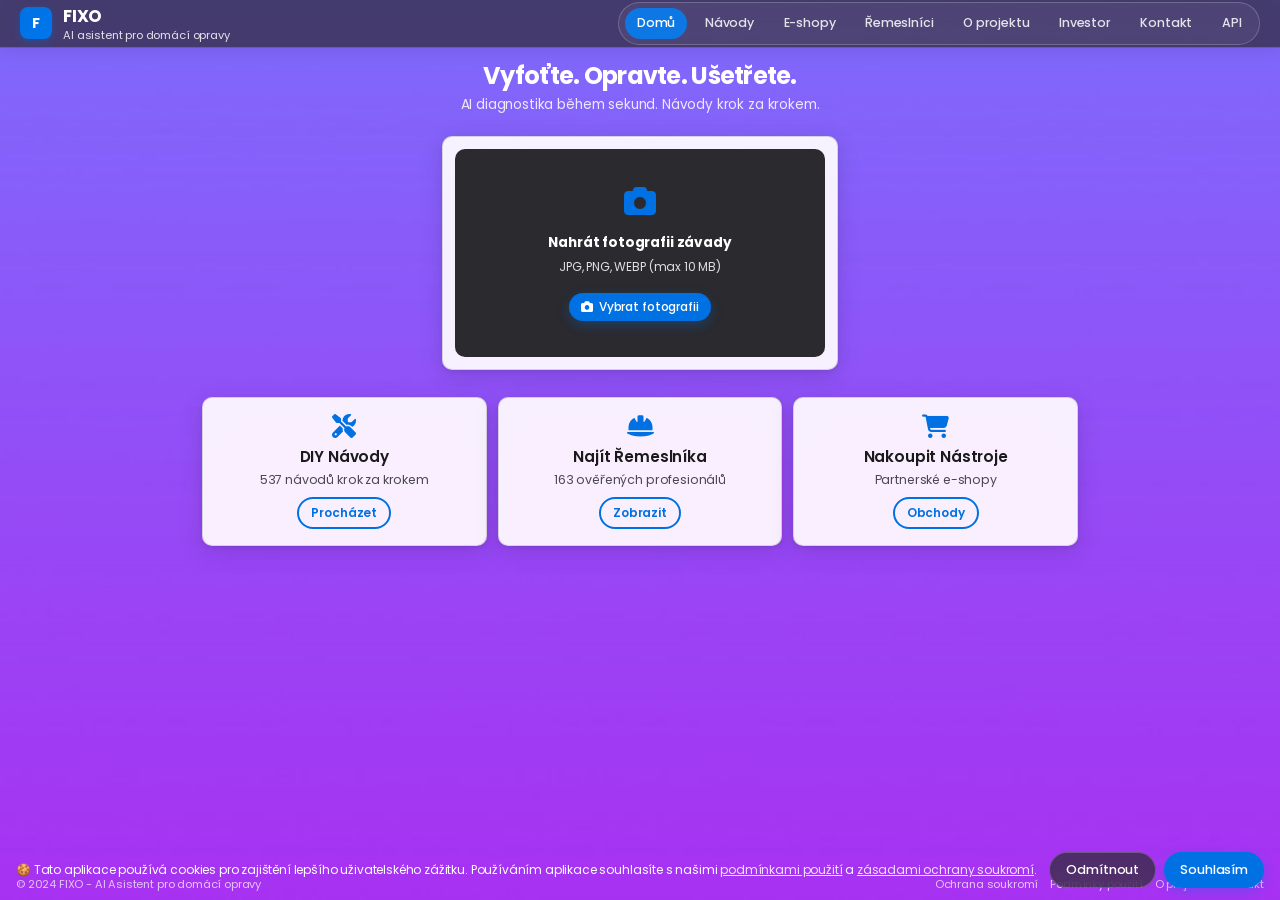
==== commit be8fd35d: "Improve text contrast and readability across all pages - Increase text opacity values in CSS variabl" ====
--- a/index.html
+++ b/index.html
@@ -80,7 +80,7 @@
                                 <i class="fas fa-camera upload-icon" style="font-size: 2rem; margin-bottom: 8px; color: var(--accent);"></i>
                                 <div class="upload-text">
                                     <strong style="font-size: 0.85rem; display: block; margin-bottom: 3px; color: white;">Nahrát fotografii závady</strong>
-                                    <small style="color: rgba(255, 255, 255, 0.7); font-size: 0.7rem;">JPG, PNG, WEBP (max 10 MB)</small>
+                                    <small style="color: rgba(255, 255, 255, 0.85); font-size: 0.75rem;">JPG, PNG, WEBP (max 10 MB)</small>
                                 </div>
                                 <input type="file" id="fileInput" accept="image/*" capture="environment">
                                 <button class="btn btn-primary btn-sm" onclick="document.getElementById('fileInput').click()" style="margin-top: 10px;">
@@ -110,7 +110,7 @@
                         <a href="repair.html" class="card cta-card" style="text-decoration: none; text-align: center; padding: 16px 14px;">
                             <i class="fas fa-screwdriver-wrench" style="font-size: 1.5rem; margin-bottom: 8px; color: var(--accent); display: block;"></i>
                             <h3 style="font-size: 0.95rem; font-weight: 600; margin-bottom: 3px;">DIY Návody</h3>
-                            <p style="color: var(--text-dark-secondary); font-size: 0.72rem; margin-bottom: 8px;">537 návodů krok za krokem</p>
+                            <p style="color: var(--text-dark-secondary); font-size: 0.78rem; margin-bottom: 8px;">537 návodů krok za krokem</p>
                             <div class="btn btn-outline btn-sm">Procházet</div>
                         </a>
 
@@ -118,7 +118,7 @@
                         <a href="providers.html" class="card cta-card" style="text-decoration: none; text-align: center; padding: 16px 14px;">
                             <i class="fas fa-helmet-safety" style="font-size: 1.5rem; margin-bottom: 8px; color: var(--accent); display: block;"></i>
                             <h3 style="font-size: 0.95rem; font-weight: 600; margin-bottom: 3px;">Najít Řemeslníka</h3>
-                            <p style="color: var(--text-dark-secondary); font-size: 0.72rem; margin-bottom: 8px;">163 ověřených profesionálů</p>
+                            <p style="color: var(--text-dark-secondary); font-size: 0.78rem; margin-bottom: 8px;">163 ověřených profesionálů</p>
                             <div class="btn btn-outline btn-sm">Zobrazit</div>
                         </a>
 
@@ -126,7 +126,7 @@
                         <a href="partners.html" class="card cta-card" style="text-decoration: none; text-align: center; padding: 16px 14px;">
                             <i class="fas fa-shopping-cart" style="font-size: 1.5rem; margin-bottom: 8px; color: var(--accent); display: block;"></i>
                             <h3 style="font-size: 0.95rem; font-weight: 600; margin-bottom: 3px;">Nakoupit Nástroje</h3>
-                            <p style="color: var(--text-dark-secondary); font-size: 0.72rem; margin-bottom: 8px;">Partnerské e-shopy</p>
+                            <p style="color: var(--text-dark-secondary); font-size: 0.78rem; margin-bottom: 8px;">Partnerské e-shopy</p>
                             <div class="btn btn-outline btn-sm">Obchody</div>
                         </a>
                     </div>
@@ -179,7 +179,7 @@
                         </button>
                     </div>
                 </div>
-                <div id="apiKeyStatus" style="font-size: 0.72rem; margin-bottom: 10px;"></div>
+                <div id="apiKeyStatus" style="font-size: 0.78rem; margin-bottom: 10px;"></div>
                 <div style="display: flex; gap: 8px;">
                     <button class="btn btn-primary btn-sm" onclick="saveApiKey()" style="flex: 1;">
                         <i class="fas fa-save"></i> Uložit
@@ -188,7 +188,7 @@
                         <i class="fas fa-trash"></i>
                     </button>
                 </div>
-                <p style="font-size: 0.65rem; color: var(--text-tertiary); margin-top: 10px; text-align: center;">
+                <p style="font-size: 0.72rem; color: var(--text-tertiary); margin-top: 10px; text-align: center;">
                     <i class="fas fa-shield-halved"></i> AES-256 šifrování, klíč neopouští prohlížeč
                 </p>
             </div>
--- a/css/style.css
+++ b/css/style.css
@@ -24,20 +24,20 @@
 
     /* Text - Dual system for dark/light backgrounds */
     --text-primary: #ffffff;         /* Pure white for dark backgrounds */
-    --text-secondary: rgba(255, 255, 255, 0.7);  /* Subtle white for dark backgrounds */
-    --text-tertiary: rgba(255, 255, 255, 0.5);   /* Very subtle for dark backgrounds */
-    --text-muted: rgba(255, 255, 255, 0.3);      /* Ultra subtle */
+    --text-secondary: rgba(255, 255, 255, 0.85);  /* Readable on dark backgrounds */
+    --text-tertiary: rgba(255, 255, 255, 0.7);    /* Subtle but visible on dark backgrounds */
+    --text-muted: rgba(255, 255, 255, 0.55);      /* Still readable muted text */
 
     /* Text for light backgrounds (cards) */
     --text-dark-primary: #1a1a1d;    /* Dark text for light backgrounds */
-    --text-dark-secondary: rgba(26, 26, 29, 0.7);  /* Subtle dark text */
-    --text-dark-tertiary: rgba(26, 26, 29, 0.5);   /* Very subtle dark text */
+    --text-dark-secondary: rgba(26, 26, 29, 0.78);  /* Readable dark text */
+    --text-dark-tertiary: rgba(26, 26, 29, 0.65);   /* Subtle but visible dark text */
 
     /* Borders - Dual system */
-    --border-subtle: rgba(255, 255, 255, 0.15);
-    --border-medium: rgba(255, 255, 255, 0.2);
-    --border-strong: rgba(255, 255, 255, 0.3);
-    --border-dark: rgba(26, 26, 29, 0.1);  /* Borders for light cards */
+    --border-subtle: rgba(255, 255, 255, 0.2);
+    --border-medium: rgba(255, 255, 255, 0.28);
+    --border-strong: rgba(255, 255, 255, 0.4);
+    --border-dark: rgba(26, 26, 29, 0.15);  /* Borders for light cards */
 
     /* Accent - Single brand color (Apple blue) */
     --accent: #0071e3;              /* Apple-like blue */
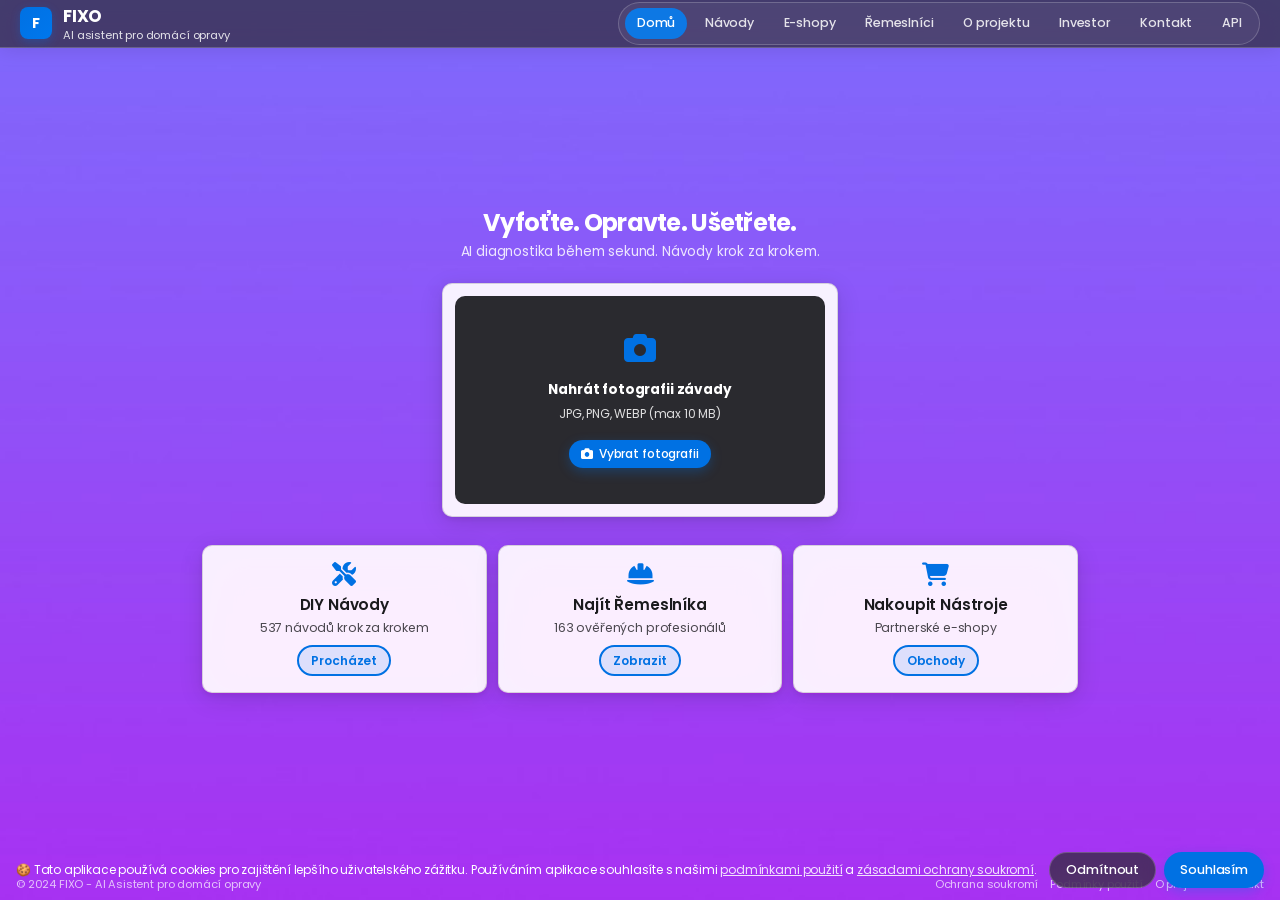
==== commit b37cfbdc: "Make repair.html and contacts.html compact, center index.html content, fix button visibility - repai" ====
--- a/index.html
+++ b/index.html
@@ -62,9 +62,9 @@
         </header>
         <!-- Main Content -->
         <main class="main-content">
-            <div class="content-area" style="padding: 0; display: flex; flex-direction: column; height: 100%;">
+            <div class="content-area" style="padding: 0; display: flex; flex-direction: column; height: 100%; justify-content: center; align-items: center;">
                 <!-- Hero sekce - kompaktní -->
-                <section class="hero-mobile" style="text-align: center; padding: 14px 12px 10px; max-width: 650px; margin: 0 auto;">
+                <section class="hero-mobile" style="text-align: center; padding: 14px 12px 10px; max-width: 650px; width: 100%;">
                     <h1 style="font-size: 1.5rem; font-weight: 700; margin-bottom: 6px; line-height: 1.15; letter-spacing: -0.03em; color: var(--text-primary);">
                         Vyfoťte. Opravte. Ušetřete.
                     </h1>
--- a/css/style.css
+++ b/css/style.css
@@ -549,17 +549,29 @@
 }
 
 .btn-outline {
-    background: transparent;
+    background: rgba(0, 113, 227, 0.15);
     border: 2px solid var(--accent);
-    color: var(--accent);
+    color: #ffffff;
     font-weight: var(--font-weight-semibold);
 }
 
 .btn-outline:hover {
     background: var(--accent);
     color: #ffffff;
-    box-shadow: 0 4px 12px rgba(0, 113, 227, 0.3);
+    box-shadow: 0 4px 12px rgba(0, 113, 227, 0.4);
     transform: translateY(-1px);
+}
+
+/* Outline button on light cards - better contrast */
+.card .btn-outline {
+    background: rgba(0, 113, 227, 0.12);
+    color: var(--accent);
+    border-color: var(--accent);
+}
+
+.card .btn-outline:hover {
+    background: var(--accent);
+    color: #ffffff;
 }
 
 /* Button sizes */
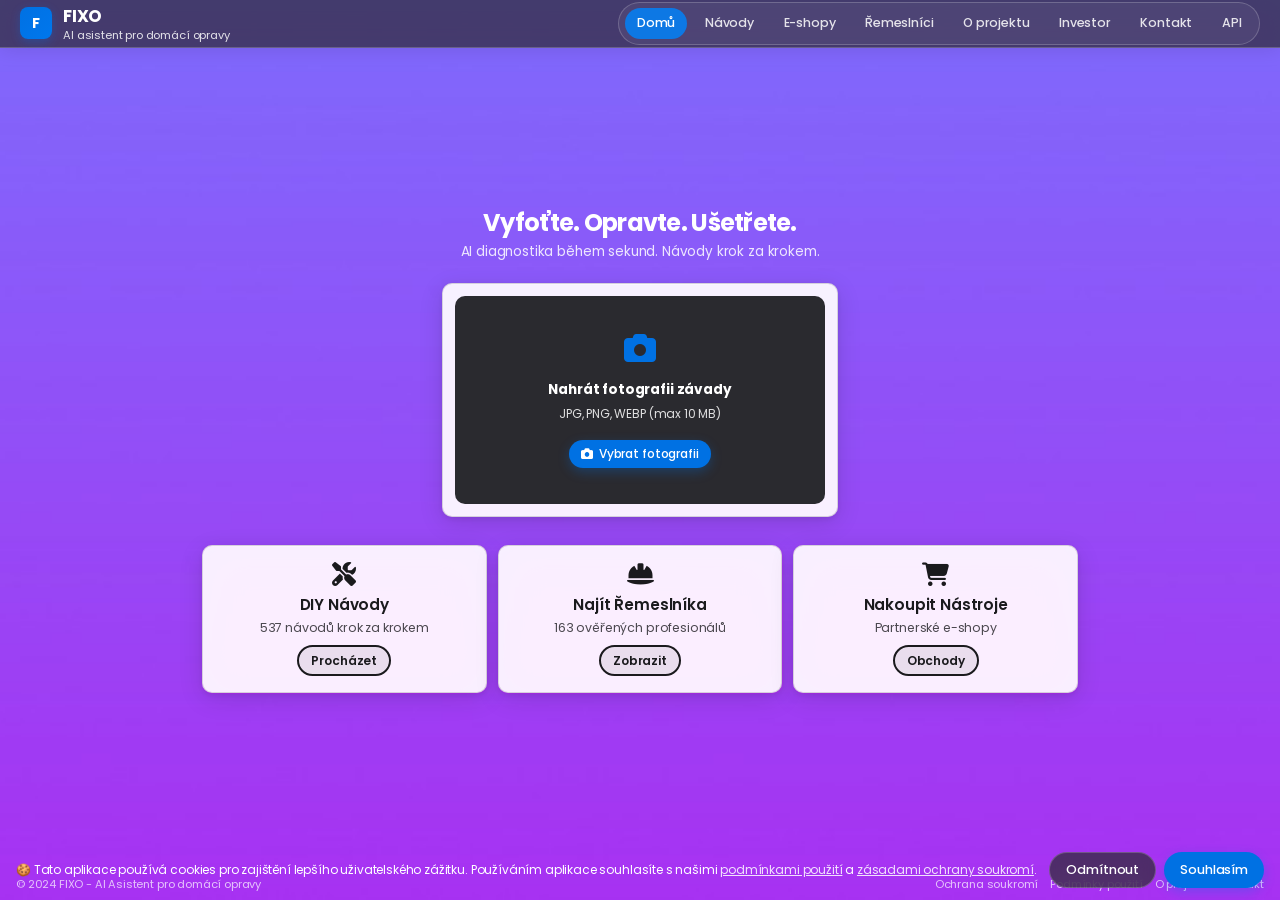
==== commit 9cebb4a8: "Change blue accent icons to dark color for better visibility on cards Replace var(--accent) with var" ====
--- a/index.html
+++ b/index.html
@@ -108,7 +108,7 @@
                     <div class="cta-grid">
                         <!-- DIY Návody -->
                         <a href="repair.html" class="card cta-card" style="text-decoration: none; text-align: center; padding: 16px 14px;">
-                            <i class="fas fa-screwdriver-wrench" style="font-size: 1.5rem; margin-bottom: 8px; color: var(--accent); display: block;"></i>
+                            <i class="fas fa-screwdriver-wrench" style="font-size: 1.5rem; margin-bottom: 8px; color: var(--text-dark-primary); display: block;"></i>
                             <h3 style="font-size: 0.95rem; font-weight: 600; margin-bottom: 3px;">DIY Návody</h3>
                             <p style="color: var(--text-dark-secondary); font-size: 0.78rem; margin-bottom: 8px;">537 návodů krok za krokem</p>
                             <div class="btn btn-outline btn-sm">Procházet</div>
@@ -116,7 +116,7 @@
 
                         <!-- Najít Řemeslníka -->
                         <a href="providers.html" class="card cta-card" style="text-decoration: none; text-align: center; padding: 16px 14px;">
-                            <i class="fas fa-helmet-safety" style="font-size: 1.5rem; margin-bottom: 8px; color: var(--accent); display: block;"></i>
+                            <i class="fas fa-helmet-safety" style="font-size: 1.5rem; margin-bottom: 8px; color: var(--text-dark-primary); display: block;"></i>
                             <h3 style="font-size: 0.95rem; font-weight: 600; margin-bottom: 3px;">Najít Řemeslníka</h3>
                             <p style="color: var(--text-dark-secondary); font-size: 0.78rem; margin-bottom: 8px;">163 ověřených profesionálů</p>
                             <div class="btn btn-outline btn-sm">Zobrazit</div>
@@ -124,7 +124,7 @@
 
                         <!-- E-shopy -->
                         <a href="partners.html" class="card cta-card" style="text-decoration: none; text-align: center; padding: 16px 14px;">
-                            <i class="fas fa-shopping-cart" style="font-size: 1.5rem; margin-bottom: 8px; color: var(--accent); display: block;"></i>
+                            <i class="fas fa-shopping-cart" style="font-size: 1.5rem; margin-bottom: 8px; color: var(--text-dark-primary); display: block;"></i>
                             <h3 style="font-size: 0.95rem; font-weight: 600; margin-bottom: 3px;">Nakoupit Nástroje</h3>
                             <p style="color: var(--text-dark-secondary); font-size: 0.78rem; margin-bottom: 8px;">Partnerské e-shopy</p>
                             <div class="btn btn-outline btn-sm">Obchody</div>
--- a/css/style.css
+++ b/css/style.css
@@ -43,6 +43,8 @@
     --accent: #0071e3;              /* Apple-like blue */
     --accent-hover: #0077ed;
     --accent-light: rgba(0, 113, 227, 0.1);
+    --accent-bright: #5cb3ff;       /* Brighter blue for text on dark backgrounds */
+    --accent-text: #004a9e;         /* Darker blue for text on light accent backgrounds */
 
     /* State colors - Subtle and refined */
     --success: #30d158;
@@ -549,29 +551,31 @@
 }
 
 .btn-outline {
-    background: rgba(0, 113, 227, 0.15);
-    border: 2px solid var(--accent);
+    background: rgba(255, 255, 255, 0.15);
+    border: 2px solid rgba(255, 255, 255, 0.8);
     color: #ffffff;
     font-weight: var(--font-weight-semibold);
 }
 
 .btn-outline:hover {
-    background: var(--accent);
+    background: rgba(255, 255, 255, 0.25);
     color: #ffffff;
-    box-shadow: 0 4px 12px rgba(0, 113, 227, 0.4);
+    border-color: #ffffff;
+    box-shadow: 0 4px 12px rgba(255, 255, 255, 0.2);
     transform: translateY(-1px);
 }
 
-/* Outline button on light cards - better contrast */
+/* Outline button on light cards - white text with dark border */
 .card .btn-outline {
-    background: rgba(0, 113, 227, 0.12);
-    color: var(--accent);
-    border-color: var(--accent);
+    background: rgba(26, 26, 29, 0.08);
+    color: var(--text-dark-primary);
+    border-color: var(--text-dark-primary);
 }
 
 .card .btn-outline:hover {
-    background: var(--accent);
+    background: var(--text-dark-primary);
     color: #ffffff;
+    border-color: var(--text-dark-primary);
 }
 
 /* Button sizes */
@@ -789,18 +793,18 @@
 
 .repair-step h4 {
     font-size: 0.8rem;
-    color: var(--text-primary);
+    color: var(--text-dark-primary);
     margin-bottom: 2px;
 }
 
 .repair-step p {
     font-size: 0.75rem;
-    color: var(--text-secondary);
+    color: var(--text-dark-secondary);
 }
 
 .repair-step .time {
-    font-size: 0.65rem;
-    color: var(--text-tertiary);
+    font-size: 0.7rem;
+    color: var(--text-dark-tertiary);
     margin-top: 2px;
 }
 
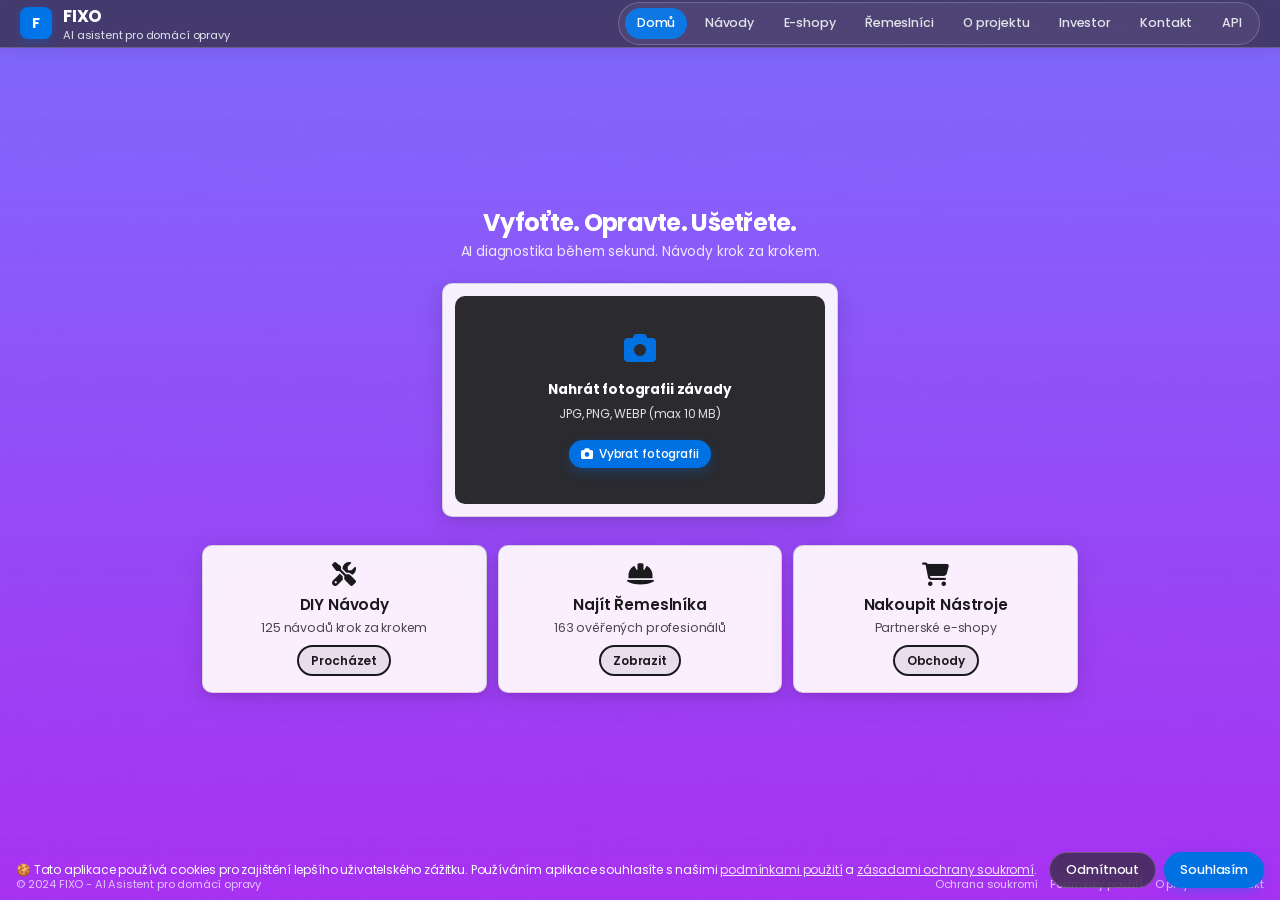
==== commit 16c19453: "Load repair guides from JSON instead of hardcoded data - Add loadRepairsFromJSON() to fetch data fro" ====
--- a/index.html
+++ b/index.html
@@ -99,7 +99,7 @@
                         <!-- Loading stav -->
                         <div id="loadingState" class="loading hidden">
                             <div class="spinner"></div>
-                            <p>AI analyzuje...</p>
+                            <p id="loadingText">AI analyzuje...</p>
                         </div>
                     </div>
                 </section>
@@ -110,7 +110,7 @@
                         <a href="repair.html" class="card cta-card" style="text-decoration: none; text-align: center; padding: 16px 14px;">
                             <i class="fas fa-screwdriver-wrench" style="font-size: 1.5rem; margin-bottom: 8px; color: var(--text-dark-primary); display: block;"></i>
                             <h3 style="font-size: 0.95rem; font-weight: 600; margin-bottom: 3px;">DIY Návody</h3>
-                            <p style="color: var(--text-dark-secondary); font-size: 0.78rem; margin-bottom: 8px;">537 návodů krok za krokem</p>
+                            <p style="color: var(--text-dark-secondary); font-size: 0.78rem; margin-bottom: 8px;">125 návodů krok za krokem</p>
                             <div class="btn btn-outline btn-sm">Procházet</div>
                         </a>
 
